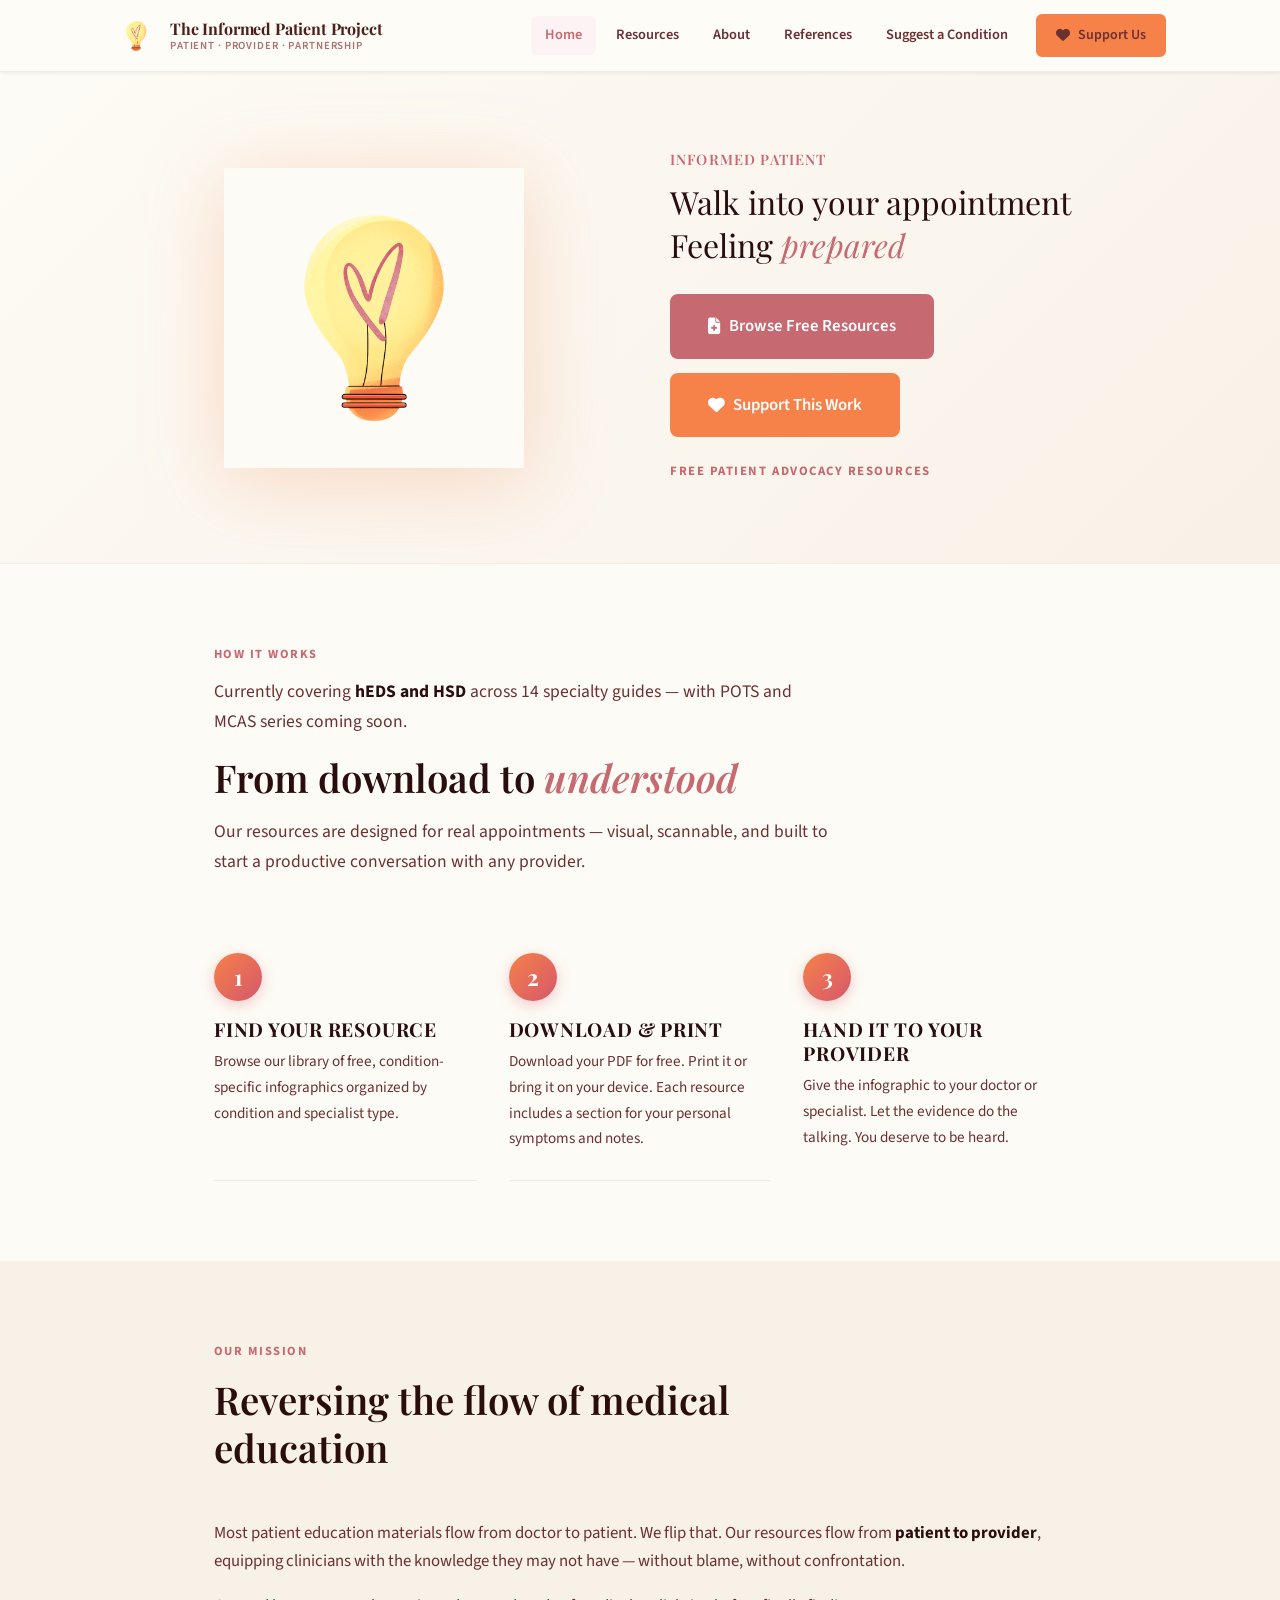
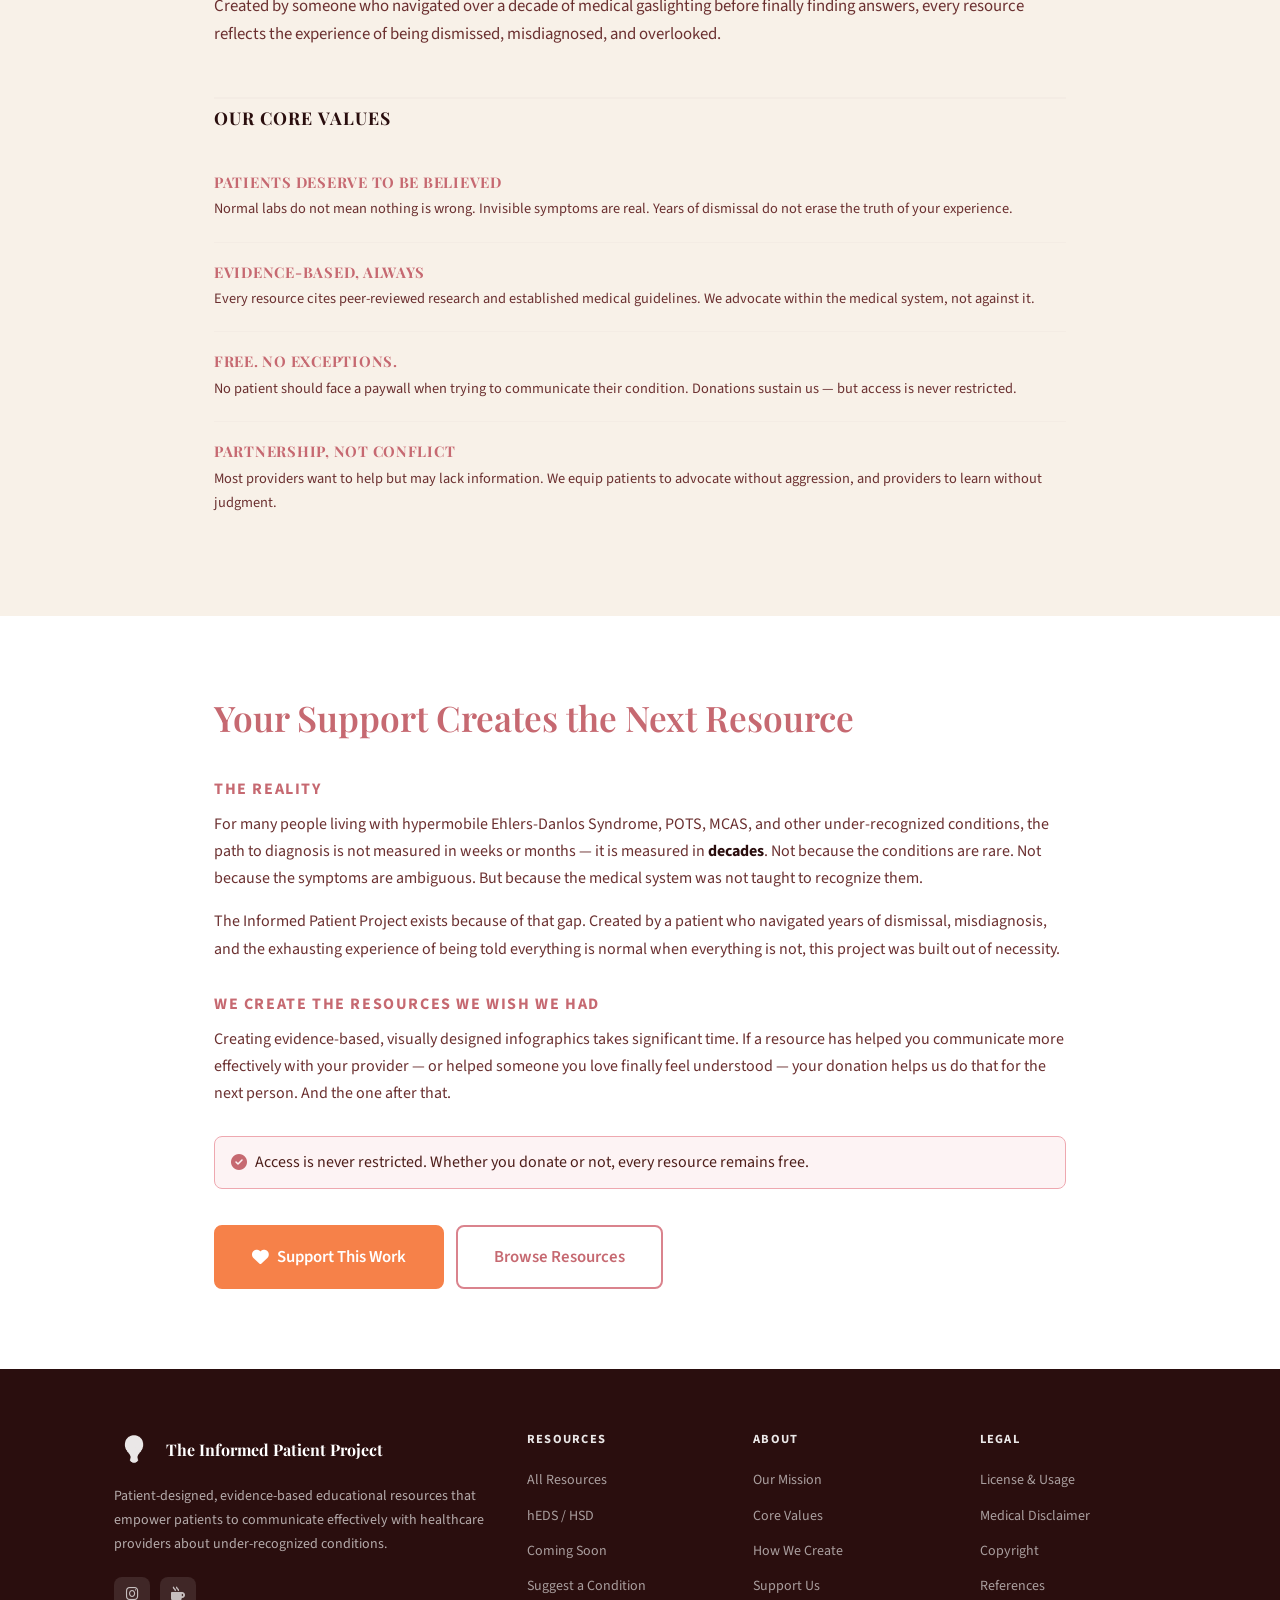
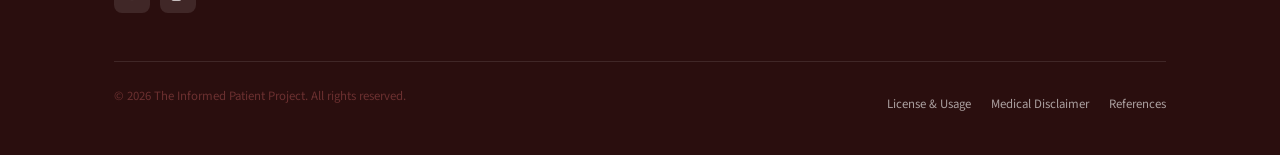
==== index.html @ 8e25540c "Update index.html" ====
<!DOCTYPE html>
<html lang="en">
<head>
  <meta charset="UTF-8">
  <meta name="viewport" content="width=device-width, initial-scale=1.0">
  <meta name="description" content="The Informed Patient Project creates free, patient-designed educational infographics that help patients with under-recognized conditions communicate effectively with their healthcare providers.">
  <title>The Informed Patient Project — Bridging the Gap Between Patients &amp; Providers</title>
  <link rel="icon" type="image/png" href="assets/images/logo.png">
  <link rel="stylesheet" href="assets/css/style.css">
  <link rel="stylesheet" href="https://cdnjs.cloudflare.com/ajax/libs/font-awesome/6.5.0/css/all.min.css">
  <style>
  .hero-logo-large {
    background-color: #fdfbf5;
    padding: 0px;
    border-radius: 0px;
  }
</style>
 <head>
  <meta charset="UTF-8">
  <meta name="viewport" content="width=device-width, initial-scale=1.0">
  <meta name="description" content="The Informed Patient Project creates free, patient-designed educational infographics...">
  <title>The Informed Patient Project — Bridging the Gap Between Patients &amp; Providers</title>
  <link rel="icon" type="image/png" href="assets/images/logo.png">
  <link rel="stylesheet" href="assets/css/style.css">
  <link rel="stylesheet" href="https://cdnjs.cloudflare.com/ajax/libs/font-awesome/6.5.0/css/all.min.css">
  </head>
<body>

  <a href="#main" class="skip-link">Skip to main content</a>

  <!-- ── Navigation ─────────────────────────────────────── -->
  <nav class="nav" aria-label="Main navigation">
    <div class="nav-inner">
      <a href="index.html" class="nav-logo" aria-label="The Informed Patient Project — Home">
        <img src="assets/images/logo.png" alt="Informed Patient Project logo — lightbulb with a heart">
        <div class="nav-logo-text">
          <span class="nav-logo-title">The Informed Patient Project</span>
          <span class="nav-logo-sub">Patient · Provider · Partnership</span>
        </div>
      </a>
      <button class="nav-toggle" id="navToggle" aria-label="Toggle navigation" aria-expanded="false">
        <span></span><span></span><span></span>
      </button>
      <div class="nav-links" id="navLinks" role="list">
        <a href="index.html" role="listitem">Home</a>
        <a href="resources.html" role="listitem">Resources</a>
        <a href="about.html" role="listitem">About</a>
        <a href="/references.html">References</a>
        <a href="suggest.html" role="listitem">Suggest a Condition</a>
        <a href="support.html" class="btn btn-warm btn-sm" role="listitem">
          <i class="fa-solid fa-heart"></i> Support Us
        </a>
      </div>
    </div>
  </nav>

  <main id="main">

    <!-- ── Hero ─────────────────────────────────────────── -->
    <section class="hero-ref" aria-labelledby="hero-heading">
      <div class="container">
        <div class="hero-ref-inner">

          <div class="hero-ref-visual" aria-hidden="true">
            <img src="assets/images/logo.png" alt="Informed Patient Project — lightbulb with a heart filament" class="hero-logo-large">
          </div>

          <div class="hero-ref-content">
            <span class="hero-brand-name">Informed Patient</span>
            <h1 id="hero-heading">
              Walk into your appointment<br>
              Feeling <em>prepared</em>
            </h1>
            <div class="hero-ref-btns">
              <a href="resources.html" class="btn btn-primary btn-lg">
                <i class="fa-solid fa-file-medical"></i> Browse Free Resources
              </a>
              <a href="support.html" class="btn btn-warm btn-lg">
                <i class="fa-solid fa-heart"></i> Support This Work
              </a>
            </div>
            <p class="hero-tagline">Free Patient Advocacy Resources</p>
          </div>

        </div>
      </div>
    </section>

    <!-- ── How It Works ──────────────────────────────────── -->
    <section class="section section-steps" aria-labelledby="how-heading">
      <div class="container container-narrow">
        <div class="section-header-left">
          <span class="eyebrow">How It Works</span>
          <p class="conditions-overview">Currently covering <strong>hEDS and HSD</strong> across 14 specialty guides — with POTS and MCAS series coming soon.</p>
<h2 id="how-heading">From download to <em class="em-rose">understood</em></h2>
          <p>Our resources are designed for real appointments — visual, scannable, and built to start a productive conversation with any provider.</p>
        </div>
        <ol class="steps-list">
          <li class="step-list-item reveal">
            <div class="step-list-number">1</div>
            <div class="step-list-body">
              <h3>Find Your Resource</h3>
              <p>Browse our library of free, condition-specific infographics organized by condition and specialist type.</p>
            </div>
          </li>
          <li class="step-list-item reveal">
            <div class="step-list-number">2</div>
            <div class="step-list-body">
              <h3>Download &amp; Print</h3>
              <p>Download your PDF for free. Print it or bring it on your device. Each resource includes a section for your personal symptoms and notes.</p>
            </div>
          </li>
          <li class="step-list-item reveal">
            <div class="step-list-number">3</div>
            <div class="step-list-body">
              <h3>Hand It to Your Provider</h3>
              <p>Give the infographic to your doctor or specialist. Let the evidence do the talking. You deserve to be heard.</p>
            </div>
          </li>
        </ol>
      </div>
    </section>

    <!-- ── Mission + Core Values ─────────────────────────── -->
    <section class="section section-alt" aria-labelledby="mission-heading">
      <div class="container container-narrow">

        <div class="section-header-left">
          <span class="eyebrow">Our Mission</span>
          <h2 id="mission-heading">Reversing the flow of medical education</h2>
        </div>

        <div class="mission-text reveal">
          <p>Most patient education materials flow from doctor to patient. We flip that. Our resources flow from <strong>patient to provider</strong>, equipping clinicians with the knowledge they may not have — without blame, without confrontation.</p>
          <p>Created by someone who navigated over a decade of medical gaslighting before finally finding answers, every resource reflects the experience of being dismissed, misdiagnosed, and overlooked.</p>
        </div>

        <div class="values-compact" aria-labelledby="values-heading">
          <h3 id="values-heading" class="values-compact-heading">Our Core Values</h3>
          <div class="values-compact-grid">
            <div class="value-compact-item reveal">
              <h4>Patients deserve to be believed</h4>
              <p>Normal labs do not mean nothing is wrong. Invisible symptoms are real. Years of dismissal do not erase the truth of your experience.</p>
            </div>
            <div class="value-compact-item reveal">
              <h4>Evidence-based, always</h4>
              <p>Every resource cites peer-reviewed research and established medical guidelines. We advocate within the medical system, not against it.</p>
            </div>
            <div class="value-compact-item reveal">
              <h4>Free. No exceptions.</h4>
              <p>No patient should face a paywall when trying to communicate their condition. Donations sustain us — but access is never restricted.</p>
            </div>
            <div class="value-compact-item reveal">
              <h4>Partnership, not conflict</h4>
              <p>Most providers want to help but may lack information. We equip patients to advocate without aggression, and providers to learn without judgment.</p>
            </div>
          </div>
        </div>

      </div>
    </section>

    <!-- ── Support / Why We Ask ──────────────────────────── -->
    <section class="section support-callout" aria-labelledby="support-heading">
      <div class="container container-narrow">
        <h2 id="support-heading" class="support-callout-heading">Your Support Creates the Next Resource</h2>

        <div class="support-callout-body reveal">
          <p class="support-label">The Reality</p>
          <p>For many people living with hypermobile Ehlers-Danlos Syndrome, POTS, MCAS, and other under-recognized conditions, the path to diagnosis is not measured in weeks or months — it is measured in <strong>decades</strong>. Not because the conditions are rare. Not because the symptoms are ambiguous. But because the medical system was not taught to recognize them.</p>

          <p>The Informed Patient Project exists because of that gap. Created by a patient who navigated years of dismissal, misdiagnosis, and the exhausting experience of being told everything is normal when everything is not, this project was built out of necessity.</p>

          <p class="support-label">We Create the Resources We Wish We Had</p>
          <p>Creating evidence-based, visually designed infographics takes significant time. If a resource has helped you communicate more effectively with your provider — or helped someone you love finally feel understood — your donation helps us do that for the next person. And the one after that.</p>

          <p class="support-note"><i class="fa-solid fa-circle-check" style="color:#c66971"></i> Access is never restricted. Whether you donate or not, every resource remains free.</p>
        </div>

        <div class="support-callout-btns reveal">
          <a href="support.html" class="btn btn-warm btn-lg">
            <i class="fa-solid fa-heart"></i> Support This Work
          </a>
          <a href="resources.html" class="btn btn-secondary btn-lg">
            Browse Resources
          </a>
        </div>
      </div>
    </section>

  <!-- ── Footer ─────────────────────────────────────────── -->
  <footer class="footer" aria-label="Site footer">
    <div class="container">
      <div class="footer-grid">
        <div class="footer-brand">
          <div class="footer-logo">
            <img src="assets/images/logo.png" alt="Informed Patient Project logo">
            <span class="footer-logo-text">The Informed Patient Project</span>
          </div>
          <p>Patient-designed, evidence-based educational resources that empower patients to communicate effectively with healthcare providers about under-recognized conditions.</p>
          <div class="footer-social">
            <a href="https://instagram.com/theinformedpatientproject" target="_blank" rel="noopener noreferrer" aria-label="Instagram">
              <i class="fa-brands fa-instagram"></i>
            </a>
            <a href="https://ko-fi.com/informedpatientproject" target="_blank" rel="noopener noreferrer" aria-label="Ko-fi">
              <i class="fa-solid fa-mug-hot"></i>
            </a>
          </div>
        </div>
        <div class="footer-col">
          <h5>Resources</h5>
          <ul>
            <li><a href="resources.html">All Resources</a></li>
            <li><a href="resources.html#heds">hEDS / HSD</a></li>
            <li><a href="resources.html#coming-soon">Coming Soon</a></li>
            <li><a href="suggest.html">Suggest a Condition</a></li>
          </ul>
        </div>
        <div class="footer-col">
          <h5>About</h5>
          <ul>
            <li><a href="about.html">Our Mission</a></li>
            <li><a href="about.html#values">Core Values</a></li>
            <li><a href="about.html#how-we-create">How We Create</a></li>
            <li><a href="support.html">Support Us</a></li>
          </ul>
        </div>
        <div class="footer-col">
          <h5>Legal</h5>
          <ul>
            <li><a href="license.html">License &amp; Usage</a></li>
            <li><a href="license.html#disclaimer">Medical Disclaimer</a></li>
            <li><a href="license.html#copyright">Copyright</a></li>
          <li><a href="references.html">References</a></li>
          </ul>
        </div>
      </div>
      <div class="footer-bottom">
        <p>© 2026 The Informed Patient Project. All rights reserved.</p>
        <div class="footer-bottom-links">
          <a href="license.html">License &amp; Usage</a>
          <a href="license.html#disclaimer">Medical Disclaimer</a>
        <a href="references.html">References</a>
        </div>
      </div>
    </div>
  </footer>

  <!-- ── Download Modal ───────────────────────────────────── -->
  <div class="modal-overlay" id="downloadModal" role="dialog" aria-modal="true" aria-labelledby="modalTitle">
    <div class="modal">
      <div class="modal-header">
        <button class="modal-close" id="modalClose" aria-label="Close">
          <i class="fa-solid fa-xmark"></i>
        </button>
        <h3 id="modalTitle">Your download is ready 💛</h3>
        <p>This resource is free — always. If it helps you, consider supporting the creation of more.</p>
      </div>
      <div class="modal-body">
        <div class="modal-doc-name">
          <i class="fa-solid fa-file-pdf"></i>
          <span id="modalDocName">Resource</span>
        </div>

        <p style="font-size:0.875rem; color:var(--text-medium); margin-bottom:14px;">
          Support this work through any of these platforms:
        </p>

        <div class="modal-donate-options">
          <a href="https://ko-fi.com/informedpatientproject"
             data-base-href="https://ko-fi.com/informedpatientproject"
             class="modal-donate-btn"
             target="_blank" rel="noopener noreferrer">
            <div class="platform-icon kofi"><i class="fa-solid fa-mug-hot"></i></div>
            <div>
              <strong>Ko-fi</strong>
              <span style="display:block; font-size:0.78rem; font-weight:400; color:var(--text-light)">Buy me a coffee — one-time or monthly</span>
            </div>
            <i class="fa-solid fa-arrow-up-right-from-square" style="margin-left:auto; font-size:0.75rem; color:var(--text-light)"></i>
          </a>

          <a href="https://www.paypal.com/ncp/payment/TZT53T7SFB4X4"
             data-base-href="https://www.paypal.com/ncp/payment/TZT53T7SFB4X4"
             class="modal-donate-btn"
             target="_blank" rel="noopener noreferrer">
            <div class="platform-icon paypal">PP</div>
            <div>
              <strong>PayPal</strong>
              <span style="display:block; font-size:0.78rem; font-weight:400; color:var(--text-light)">Quick, secure one-time donation</span>
            </div>
            <i class="fa-solid fa-arrow-up-right-from-square" style="margin-left:auto; font-size:0.75rem; color:var(--text-light)"></i>
          </a>
        </div>

        <div class="modal-divider">or</div>

        <button class="modal-skip" id="modalSkipBtn">
          Download without donating →
        </button>

        <p class="modal-license-note">
          By downloading, you agree to our <a href="license.html">usage license</a>.
          For personal use only. Not for reproduction, resale, or modification.
        </p>
      </div>
    </div>
  </div>

  <script>
    document.getElementById('year').textContent = new Date().getFullYear();
  </script>
  <script src="assets/js/main.js"></script>
</body>
</html>
---- assets/css/style.css ----
/* ============================================================
   THE INFORMED PATIENT PROJECT — Main Stylesheet
   Color System: Warm Rose · Gold · Orange — all from logo
   ============================================================ */

/* ── Google Fonts ─────────────────────────────────────────── */
@import url('https://fonts.googleapis.com/css2?family=Playfair+Display:ital,wght@0,400;0,600;0,700;1,400&family=Lato:wght@300;400;700&family=Source+Sans+3:wght@300;400;600&display=swap');

/* ── CSS Custom Properties ────────────────────────────────── */
:root {
  /* Dark anchor — deep warm maroon-brown (hero, footer, stats) */
  --teal-900: #2a0e0e;
  --teal-700: #4d1e1a;
  --teal-500: #c66971;   /* rose — primary interactive */
  --teal-400: #da838d;   /* rose mid */
  --teal-200: #f0bfc4;
  --teal-100: #fbe8ea;
  --teal-50:  #fdf3f4;

  /* Rose/Coral scale (logo heart — primary brand) */
  --blue-700: #c66971;
  --blue-500: #d5586b;
  --blue-200: #eea8b0;
  --blue-100: #fbe8ea;
  --blue-50:  #fdf3f4;

  /* Gold / Orange (logo bulb & base) */
  --amber:       #f68149;   /* warm orange — bold CTA */
  --amber-light: #ffde80;   /* bright gold glow */
  --coral:       #d5586b;   /* rose — secondary accent */
  --coral-light: #db949a;   /* soft rose */

  /* Neutrals — warm gold-tinted */
  --cream:       #fdfbf5;
  --warm-gray:   #f8f1e8;
  --border:      #ecddd4;
  --border-soft: #f4ece4;

  /* Text — warm deep burgundy-brown */
  --text-dark:   #2a0e0e;
  --text-medium: #6b3030;
  --text-light:  #a87070;
  --text-white:  #ffffff;

  /* Typography */
  --font-heading: 'Playfair Display', Georgia, serif;
  --font-body:    'Source Sans 3', 'Lato', system-ui, sans-serif;

  /* Spacing */
  --nav-height: 72px;
  --section-pad: 80px;
  --card-radius: 14px;
  --btn-radius:  8px;

  /* Shadows — warm rose-tinted */
  --shadow-sm: 0 1px 4px rgba(42,14,14,0.08);
  --shadow-md: 0 4px 16px rgba(42,14,14,0.11);
  --shadow-lg: 0 8px 32px rgba(42,14,14,0.16);

  /* Transitions */
  --trans: 0.2s ease;
}

/* ── Reset & Base ─────────────────────────────────────────── */
*, *::before, *::after { box-sizing: border-box; margin: 0; padding: 0; }

html { scroll-behavior: smooth; font-size: 16px; }

body {
  font-family: var(--font-body);
  background: var(--cream);
  color: var(--text-dark);
  line-height: 1.7;
  -webkit-font-smoothing: antialiased;
}

img { max-width: 100%; display: block; }
a  { color: var(--teal-500); text-decoration: none; transition: color var(--trans); }
a:hover { color: var(--teal-700); }

ul, ol { list-style: none; }

/* ── Typography ───────────────────────────────────────────── */
h1, h2, h3, h4 {
  font-family: var(--font-heading);
  color: var(--text-dark);
  line-height: 1.25;
}
h1 { font-size: clamp(2rem, 5vw, 3.2rem); font-weight: 700; }
h2 { font-size: clamp(1.6rem, 3.5vw, 2.4rem); font-weight: 600; }
h3 { font-size: clamp(1.2rem, 2.5vw, 1.6rem); font-weight: 600; }
h4 { font-size: 1.1rem; font-weight: 600; }

p { margin-bottom: 1rem; color: var(--text-medium); }
p:last-child { margin-bottom: 0; }

strong { color: var(--text-dark); font-weight: 700; }

/* ── Layout Helpers ───────────────────────────────────────── */
.container {
  max-width: 1100px;
  margin: 0 auto;
  padding: 0 24px;
}

.section { padding: var(--section-pad) 0; }
.section-alt { background: var(--warm-gray); }
.section-teal { background: #fff8f4; }

.section-header {
  text-align: center;
  max-width: 640px;
  margin: 0 auto 48px;
}
.section-header p { font-size: 1.1rem; }

.grid-2 { display: grid; grid-template-columns: 1fr 1fr; gap: 32px; }
.grid-3 { display: grid; grid-template-columns: repeat(3, 1fr); gap: 28px; }
.grid-4 { display: grid; grid-template-columns: repeat(4, 1fr); gap: 24px; }

/* ── Eyebrow Labels ───────────────────────────────────────── */
.eyebrow {
  display: inline-block;
  font-size: 0.78rem;
  font-weight: 700;
  letter-spacing: 0.12em;
  text-transform: uppercase;
  color: #c66971;
  margin-bottom: 12px;
}
.eyebrow-coral { color: var(--coral); }

/* ── Buttons ──────────────────────────────────────────────── */
.btn {
  display: inline-flex;
  align-items: center;
  gap: 8px;
  padding: 13px 28px;
  border-radius: var(--btn-radius);
  font-family: var(--font-body);
  font-size: 0.95rem;
  font-weight: 600;
  cursor: pointer;
  border: 2px solid transparent;
  transition: all var(--trans);
  text-decoration: none;
  white-space: nowrap;
}

.btn-primary {
  background: #c66971;
  color: var(--text-white);
  border-color: #c66971;
}
.btn-primary:hover {
  background: #b05560;
  border-color: #b05560;
  color: var(--text-white);
  transform: translateY(-1px);
  box-shadow: var(--shadow-md);
}

.btn-secondary {
  background: transparent;
  color: #c66971;
  border-color: #da838d;
}
.btn-secondary:hover {
  background: #fdf3f4;
  color: #b05560;
  border-color: #c66971;
}

.btn-warm {
  background: #f68149;
  color: var(--text-white);
  border-color: #f68149;
}
.btn-warm:hover {
  background: #e06a30;
  border-color: #e06a30;
  color: var(--text-white);
  transform: translateY(-1px);
  box-shadow: var(--shadow-md);
}

.btn-coral {
  background: var(--coral);
  color: var(--text-white);
  border-color: var(--coral);
}
.btn-coral:hover {
  background: #b06870;
  border-color: #b06870;
  color: var(--text-white);
  transform: translateY(-1px);
}

.btn-ghost {
  background: transparent;
  color: var(--text-white);
  border-color: rgba(255,255,255,0.6);
}
.btn-ghost:hover {
  background: rgba(255,255,255,0.15);
  border-color: white;
  color: white;
}

.btn-outline-white {
  background: white;
  color: var(--teal-700);
  border-color: white;
}
.btn-outline-white:hover {
  background: var(--teal-50);
  color: var(--teal-900);
}

.btn-sm { padding: 9px 18px; font-size: 0.875rem; }
.btn-lg { padding: 16px 36px; font-size: 1.05rem; }

/* ── Navigation ───────────────────────────────────────────── */
.nav {
  position: sticky;
  top: 0;
  z-index: 100;
  background: rgba(253, 252, 247, 0.96);
  backdrop-filter: blur(12px);
  border-bottom: 1px solid var(--border-soft);
  box-shadow: var(--shadow-sm);
  height: var(--nav-height);
}

.nav-inner {
  display: flex;
  align-items: center;
  justify-content: space-between;
  height: 100%;
  max-width: 1100px;
  margin: 0 auto;
  padding: 0 24px;
}

.nav-logo {
  display: flex;
  align-items: center;
  gap: 12px;
  text-decoration: none;
}
.nav-logo img {
  height: 44px;
  width: auto;
}
.nav-logo-text {
  display: flex;
  flex-direction: column;
  line-height: 1.2;
}
.nav-logo-title {
  font-family: var(--font-heading);
  font-size: 1rem;
  font-weight: 700;
  color: #4d1e1a;
  letter-spacing: -0.01em;
}
.nav-logo-sub {
  font-size: 0.68rem;
  font-weight: 600;
  letter-spacing: 0.08em;
  text-transform: uppercase;
  color: var(--text-light);
}

.nav-links {
  display: flex;
  align-items: center;
  gap: 6px;
}
.nav-links a {
  padding: 7px 14px;
  border-radius: 6px;
  font-size: 0.9rem;
  font-weight: 600;
  color: var(--text-medium);
  transition: all var(--trans);
}
.nav-links a:hover,
.nav-links a.active {
  color: #c66971;
  background: #fdf3f4;
}
.nav-links .btn {
  margin-left: 8px;
  padding: 8px 18px;
  font-size: 0.875rem;
}

.nav-toggle {
  display: none;
  flex-direction: column;
  gap: 5px;
  cursor: pointer;
  padding: 6px;
  border: none;
  background: none;
}
.nav-toggle span {
  display: block;
  width: 24px;
  height: 2px;
  background: var(--text-dark);
  border-radius: 2px;
  transition: all var(--trans);
}

/* ── Hero ─────────────────────────────────────────────────── */
.hero {
  background: linear-gradient(135deg, #2a0e0e 0%, #4d1e1a 45%, #7a2e28 100%);
  position: relative;
  overflow: hidden;
  padding: 100px 0 90px;
  color: white;
}

.hero::before {
  content: '';
  position: absolute;
  inset: 0;
  background:
    radial-gradient(ellipse at 78% 18%, rgba(255,222,128,0.30) 0%, transparent 52%),
    radial-gradient(ellipse at 15% 78%, rgba(246,129,73,0.18) 0%, transparent 50%);
  pointer-events: none;
}

.hero-inner {
  position: relative;
  z-index: 1;
  display: grid;
  grid-template-columns: 1fr 1fr;
  gap: 60px;
  align-items: center;
  max-width: 1100px;
  margin: 0 auto;
  padding: 0 24px;
}

.hero-content .eyebrow { color: var(--amber-light); }

.hero-content h1 {
  color: white;
  margin-bottom: 20px;
}
.hero-content h1 em {
  font-style: italic;
  color: var(--amber-light);
}

.hero-content p {
  color: rgba(255,255,255,0.88);
  font-size: 1.15rem;
  margin-bottom: 32px;
}

.hero-btns {
  display: flex;
  gap: 14px;
  flex-wrap: wrap;
}

.hero-visual {
  display: flex;
  justify-content: center;
  align-items: center;
}

.hero-card {
  background: rgba(255,255,255,0.1);
  backdrop-filter: blur(16px);
  border: 1px solid rgba(255,255,255,0.2);
  border-radius: 18px;
  padding: 32px;
  max-width: 340px;
  width: 100%;
}

.hero-card-stat {
  display: flex;
  align-items: baseline;
  gap: 8px;
  margin-bottom: 8px;
}
.hero-card-stat .big-num {
  font-family: var(--font-heading);
  font-size: 3.5rem;
  font-weight: 700;
  color: var(--amber-light);
  line-height: 1;
}
.hero-card-stat .unit {
  font-size: 1.4rem;
  color: rgba(255,255,255,0.7);
}
.hero-card p {
  color: rgba(255,255,255,0.85);
  font-size: 0.95rem;
  margin-bottom: 20px;
}
.hero-card-divider {
  border: none;
  border-top: 1px solid rgba(255,255,255,0.2);
  margin: 20px 0;
}

.hero-card-row {
  display: flex;
  align-items: center;
  gap: 10px;
  margin-bottom: 10px;
}
.hero-card-row:last-child { margin-bottom: 0; }
.hero-card-icon {
  width: 32px;
  height: 32px;
  border-radius: 50%;
  background: rgba(255,255,255,0.15);
  display: flex;
  align-items: center;
  justify-content: center;
  font-size: 0.9rem;
  flex-shrink: 0;
}
.hero-card-row span {
  color: rgba(255,255,255,0.85);
  font-size: 0.875rem;
}

/* ── Page Hero (inner pages) ──────────────────────────────── */
.page-hero {
  background: #f8f1e8;
  padding: 60px 0 56px;
  text-align: center;
  position: relative;
  overflow: hidden;
}
.page-hero::before {
  content: '';
  position: absolute;
  inset: 0;
  background: radial-gradient(ellipse at 70% 30%, rgba(255,222,128,0.28) 0%, transparent 60%);
  pointer-events: none;
}
.page-hero .container { position: relative; z-index: 1; }
.page-hero h1 { color: #d5586b; margin-bottom: 14px; }
.page-hero p  { color: #d5586b; font-size: 1.1rem; max-width: 580px; margin: 0 auto; }
.page-hero .eyebrow { color: #f68149 !important; }

.page-hero h1 { 
  color: #d5586b; 
  margin-bottom: 14px; 
}

.page-hero p { 
  color: #d5586b; 
  font-size: 1.1rem; 
  max-width: 580px; 
  margin: 0 auto; 
}

.page-hero .eyebrow {
  color: #f68149 !important;
}
/* ── Cards ────────────────────────────────────────────────── */
.card {
  background: white;
  border-radius: var(--card-radius);
  box-shadow: var(--shadow-sm);
  border: 1px solid var(--border-soft);
  overflow: hidden;
  transition: transform var(--trans), box-shadow var(--trans);
}
.card:hover {
  transform: translateY(-3px);
  box-shadow: var(--shadow-md);
}

.card-body { padding: 28px; }
.card-footer {
  padding: 16px 28px;
  background: var(--warm-gray);
  border-top: 1px solid var(--border-soft);
}

/* ── PDF Resource Cards ───────────────────────────────────── */
.resource-card {
  background: white;
  border-radius: var(--card-radius);
  box-shadow: var(--shadow-sm);
  border: 1px solid var(--border-soft);
  border-top: 4px solid #d5586b;
  overflow: hidden;
  transition: transform var(--trans), box-shadow var(--trans);
  display: flex;
  flex-direction: column;
}
.resource-card:hover {
  transform: translateY(-3px);
  box-shadow: var(--shadow-md);
}
.resource-card.coral-top { border-top-color: var(--coral); }
.resource-card.amber-top { border-top-color: var(--amber); }
.resource-card.blue-top  { border-top-color: var(--blue-500); }

.resource-card-body { padding: 24px; flex: 1; }
.resource-card-footer { padding: 16px 24px; background: var(--warm-gray); border-top: 1px solid var(--border-soft); }

.resource-tags {
  display: flex;
  gap: 6px;
  flex-wrap: wrap;
  margin-bottom: 12px;
}
.tag {
  display: inline-block;
  padding: 3px 10px;
  border-radius: 20px;
  font-size: 0.72rem;
  font-weight: 700;
  letter-spacing: 0.05em;
  text-transform: uppercase;
}
.tag-teal    { background: #fbe8ea; color: #b05560; }
.tag-coral   { background: #fce8ea; color: #9d4f57; }
.tag-amber   { background: #fdf2d8; color: #8c6010; }
.tag-blue    { background: var(--blue-100); color: var(--blue-700); }
.tag-gray    { background: var(--warm-gray); color: var(--text-medium); }

.resource-card h3 { font-size: 1.15rem; margin-bottom: 8px; }
.resource-card p  { font-size: 0.9rem; color: var(--text-medium); }

.resource-audience {
  display: flex;
  align-items: center;
  gap: 6px;
  font-size: 0.82rem;
  color: var(--text-light);
  margin-top: 12px;
}
.resource-audience i { color: var(--teal-400); }

.resource-card-footer {
  display: flex;
  align-items: center;
  justify-content: space-between;
}
.download-btn {
  display: inline-flex;
  align-items: center;
  gap: 6px;
  padding: 8px 18px;
  background: #d5586b;
  color: white;
  border-radius: 6px;
  font-size: 0.875rem;
  font-weight: 600;
  cursor: pointer;
  border: none;
  transition: all var(--trans);
}
.download-btn:hover {
  background: #c04458;
  color: white;
  transform: translateY(-1px);
}
.download-btn i { font-size: 0.9rem; }

.free-badge {
  font-size: 0.78rem;
  font-weight: 700;
  color: #c66971;
  display: flex;
  align-items: center;
  gap: 4px;
}

/* ── How It Works ─────────────────────────────────────────── */
.step-card {
  text-align: center;
  padding: 36px 28px;
  background: white;
  border-radius: var(--card-radius);
  box-shadow: var(--shadow-sm);
  border: 1px solid var(--border-soft);
  position: relative;
}

.step-number {
  display: inline-flex;
  align-items: center;
  justify-content: center;
  width: 56px;
  height: 56px;
  border-radius: 50%;
  background: linear-gradient(135deg, #f68149, #d5586b);
  color: white;
  font-family: var(--font-heading);
  font-size: 1.4rem;
  font-weight: 700;
  margin: 0 auto 20px;
  box-shadow: 0 4px 14px rgba(213,88,107,0.36);
}

.step-card h3 { margin-bottom: 10px; }
.step-card p  { font-size: 0.925rem; }

/* ── Values ───────────────────────────────────────────────── */
.value-item {
  display: flex;
  gap: 18px;
  align-items: flex-start;
  padding: 24px;
  background: white;
  border-radius: var(--card-radius);
  border: 1px solid var(--border-soft);
  box-shadow: var(--shadow-sm);
}
.value-icon {
  width: 48px;
  height: 48px;
  border-radius: 12px;
  background: #fdf3f4;
  display: flex;
  align-items: center;
  justify-content: center;
  font-size: 1.3rem;
  flex-shrink: 0;
}
.value-icon.amber { background: #fff8f0; }
.value-icon.coral { background: #fce8ea; }
.value-icon.blue  { background: #fdf3f4; }

.value-item h4 { margin-bottom: 4px; }
.value-item p  { font-size: 0.9rem; margin: 0; }

/* ── CTA Banner ───────────────────────────────────────────── */
.cta-banner {
  background: linear-gradient(135deg, #2a0e0e 0%, #6b2830 100%);
  padding: 72px 0;
  text-align: center;
  position: relative;
  overflow: hidden;
}
.cta-banner::before {
  content: '';
  position: absolute;
  inset: 0;
  background: radial-gradient(ellipse at 30% 50%, rgba(255,222,128,0.24) 0%, transparent 60%);
  pointer-events: none;
}
.cta-banner .container { position: relative; z-index: 1; }
.cta-banner h2 { color: white; margin-bottom: 14px; }
.cta-banner p  { color: rgba(255,255,255,0.85); font-size: 1.1rem; margin-bottom: 32px; max-width: 560px; margin-left: auto; margin-right: auto; }
.cta-btns { display: flex; gap: 14px; justify-content: center; flex-wrap: wrap; }

/* ── Donation Section ─────────────────────────────────────── */
.donate-grid {
  display: grid;
  grid-template-columns: repeat(3, 1fr);
  gap: 24px;
  margin-bottom: 40px;
}

.donate-card {
  background: white;
  border-radius: var(--card-radius);
  padding: 32px 24px;
  text-align: center;
  border: 2px solid var(--border-soft);
  box-shadow: var(--shadow-sm);
  transition: all var(--trans);
}
.donate-card:hover {
  border-color: #d5586b;
  box-shadow: var(--shadow-md);
  transform: translateY(-3px);
}
.donate-card.featured {
  border-color: #d5586b;
  background: #fdf3f4;
}

.donate-icon {
  width: 60px;
  height: 60px;
  border-radius: 50%;
  margin: 0 auto 18px;
  display: flex;
  align-items: center;
  justify-content: center;
  font-size: 1.5rem;
}
.donate-icon.teal  { background: var(--teal-100); }
.donate-icon.amber { background: #fdf2d8; }
.donate-icon.coral { background: #fce8ea; }

.donate-card h3 { font-size: 1.2rem; margin-bottom: 8px; }
.donate-card p  { font-size: 0.9rem; color: var(--text-medium); margin-bottom: 20px; }
.donate-card .btn { width: 100%; justify-content: center; }

/* ── Forms ────────────────────────────────────────────────── */
.form-section { max-width: 680px; margin: 0 auto; }

.form-group { margin-bottom: 22px; }
.form-row    { display: grid; grid-template-columns: 1fr 1fr; gap: 20px; }

label {
  display: block;
  font-weight: 600;
  font-size: 0.9rem;
  color: var(--text-dark);
  margin-bottom: 6px;
}
label .req { color: var(--coral); margin-left: 2px; }
label .opt { color: var(--text-light); font-weight: 400; font-size: 0.82rem; margin-left: 4px; }

input[type="text"],
input[type="email"],
select,
textarea {
  width: 100%;
  padding: 12px 16px;
  border: 1.5px solid var(--border);
  border-radius: 8px;
  font-family: var(--font-body);
  font-size: 0.95rem;
  color: var(--text-dark);
  background: white;
  transition: border-color var(--trans), box-shadow var(--trans);
  outline: none;
}
input:focus, select:focus, textarea:focus {
  border-color: #d5586b;
  box-shadow: 0 0 0 3px rgba(213,88,107,0.14);
}
textarea { resize: vertical; min-height: 120px; }
.form-hint { font-size: 0.82rem; color: var(--text-light); margin-top: 5px; }

.form-card {
  background: white;
  border-radius: var(--card-radius);
  padding: 40px;
  box-shadow: var(--shadow-md);
  border: 1px solid var(--border-soft);
}

.form-success {
  display: none;
  text-align: center;
  padding: 40px;
}
.form-success .success-icon {
  font-size: 3rem;
  margin-bottom: 16px;
  color: var(--teal-500);
}

/* ── Checkbox & Radio ─────────────────────────────────────── */
.check-group {
  display: flex;
  flex-direction: column;
  gap: 10px;
}
.check-item {
  display: flex;
  align-items: center;
  gap: 10px;
  cursor: pointer;
  font-size: 0.9rem;
  color: var(--text-medium);
}
.check-item input[type="checkbox"],
.check-item input[type="radio"] {
  width: auto;
  accent-color: var(--amber);
  width: 16px;
  height: 16px;
  cursor: pointer;
}

/* ── Condition Suggestion Form ────────────────────────────── */
.condition-card {
  background: var(--teal-50);
  border: 1px solid var(--teal-200);
  border-radius: var(--card-radius);
  padding: 20px 24px;
  margin-bottom: 16px;
}
.condition-card h4 { color: var(--teal-700); margin-bottom: 4px; }
.condition-card p  { font-size: 0.875rem; margin: 0; }

/* ── Info Boxes ───────────────────────────────────────────── */
.info-box {
  border-radius: 10px;
  padding: 18px 22px;
  display: flex;
  gap: 14px;
  align-items: flex-start;
}
.info-box i { font-size: 1.1rem; margin-top: 2px; flex-shrink: 0; }
.info-box p { font-size: 0.9rem; margin: 0; }
.info-box.teal  { background: #fdf3f4; border: 1px solid #eea8b0; color: #4d1e1a; }
.info-box.amber { background: #fff8f0; border: 1px solid #fecba0; color: #7a3a18; }
.info-box.coral { background: #fce8ea; border: 1px solid #e8b0b6; color: #7a3840; }
.info-box.teal  i { color: #d5586b; }
.info-box.amber i { color: #f68149; }
.info-box.coral i { color: #c66971; }

/* ── Stats Strip ──────────────────────────────────────────── */
.stats-strip {
  background: #2a0e0e;
  padding: 48px 0;
}
.stats-grid {
  display: grid;
  grid-template-columns: repeat(4, 1fr);
  gap: 24px;
  text-align: center;
}
.stat-item {}
.stat-num {
  font-family: var(--font-heading);
  font-size: 2.6rem;
  font-weight: 700;
  color: var(--amber-light);
  display: block;
  line-height: 1;
  margin-bottom: 6px;
}
.stat-label {
  font-size: 0.875rem;
  color: rgba(255,255,255,0.75);
  font-weight: 300;
}

/* ── Mission Blurb ────────────────────────────────────────── */
.mission-block {
  display: grid;
  grid-template-columns: 1fr 1fr;
  gap: 60px;
  align-items: center;
}
.mission-block.reverse { direction: rtl; }
.mission-block.reverse > * { direction: ltr; }

.mission-visual {
  background: linear-gradient(135deg, #fbe8ea, #fdf3f4);
  border-radius: 18px;
  padding: 48px;
  text-align: center;
  position: relative;
  overflow: hidden;
}
.mission-visual::before {
  content: '';
  position: absolute;
  bottom: -20px;
  right: -20px;
  width: 140px;
  height: 140px;
  border-radius: 50%;
  background: rgba(246,129,73,0.12);
}
.mission-visual-icon {
  font-size: 4rem;
  margin-bottom: 16px;
}
.mission-visual h3 {
  color: #c66971;
  margin-bottom: 8px;
}
.mission-visual p {
  font-size: 0.9rem;
  color: #c66971;
}

/* ── Quote Block ──────────────────────────────────────────── */
.pull-quote {
  border-left: 4px solid #f68149;
  padding: 20px 28px;
  background: #fff8f0;
  border-radius: 0 10px 10px 0;
  margin: 32px 0;
}
.pull-quote p {
  font-family: var(--font-heading);
  font-size: 1.2rem;
  font-style: italic;
  color: #4d1e1a;
  margin: 0;
  line-height: 1.6;
}
.pull-quote cite {
  display: block;
  font-size: 0.82rem;
  font-style: normal;
  color: var(--text-light);
  margin-top: 10px;
  font-weight: 600;
  letter-spacing: 0.05em;
  text-transform: uppercase;
}

/* ── Download Modal ───────────────────────────────────────── */
.modal-overlay {
  display: none;
  position: fixed;
  inset: 0;
  background: rgba(30,58,58,0.6);
  z-index: 1000;
  align-items: center;
  justify-content: center;
  padding: 24px;
  backdrop-filter: blur(4px);
}
.modal-overlay.active { display: flex; }

.modal {
  background: white;
  border-radius: 18px;
  max-width: 520px;
  width: 100%;
  box-shadow: var(--shadow-lg);
  overflow: hidden;
  animation: modalIn 0.25s ease;
}
@keyframes modalIn {
  from { opacity: 0; transform: translateY(16px) scale(0.98); }
  to   { opacity: 1; transform: translateY(0) scale(1); }
}

.modal-header {
  background: linear-gradient(135deg, #f8f1e8, #f8f1e8);
  padding: 28px 32px 24px;
  position: relative;
}
.modal-header h3 { color: #d5586b; font-size: 1.4rem; margin-bottom: 6px; }
.modal-header p  { color: #d5586b; font-size: 0.9rem; margin: 0; }
.modal-close {
  position: absolute;
  top: 16px;
  right: 16px;
  background: rgba(213, 88, 107, 0.15);
  border: none;
  color: #d5586b;
  width: 30px;
  height: 30px;
  border-radius: 50%;
  cursor: pointer;
  font-size: 1rem;
  display: flex;
  align-items: center;
  justify-content: center;
  transition: background var(--trans);
}
.modal-close:hover { background: rgba(213, 88, 107, 0.25); }

.modal-body { padding: 28px 32px; }
.modal-doc-name {
  background: var(--warm-gray);
  border-radius: 8px;
  padding: 12px 16px;
  display: flex;
  align-items: center;
  gap: 10px;
  margin-bottom: 22px;
  font-weight: 600;
  font-size: 0.9rem;
  color: var(--text-dark);
}
.modal-doc-name i { color: var(--teal-500); font-size: 1.1rem; }

.modal-donate-options {
  display: flex;
  flex-direction: column;
  gap: 10px;
  margin-bottom: 18px;
}
.modal-donate-btn {
  display: flex;
  align-items: center;
  gap: 12px;
  padding: 14px 18px;
  border-radius: 10px;
  border: 2px solid var(--border);
  background: white;
  cursor: pointer;
  text-decoration: none;
  transition: all var(--trans);
  font-size: 0.9rem;
  font-weight: 600;
  color: var(--text-dark);
}
.modal-donate-btn:hover {
  border-color: #d5586b;
  background: #fdf3f4;
  color: #b05560;
}
.modal-donate-btn .platform-icon {
  width: 36px;
  height: 36px;
  border-radius: 8px;
  display: flex;
  align-items: center;
  justify-content: center;
  font-size: 1rem;
  flex-shrink: 0;
}
.platform-icon.kofi   { background: #ff5e5b22; color: #ff5e5b; }
.platform-icon.paypal { background: #003087; color: white; font-size: 0.75rem; font-weight: 900; letter-spacing: -0.03em; }
.platform-icon.stripe { background: #635bff22; color: #635bff; }

.modal-divider {
  text-align: center;
  position: relative;
  margin: 6px 0 14px;
  color: var(--text-light);
  font-size: 0.82rem;
}
.modal-divider::before,
.modal-divider::after {
  content: '';
  position: absolute;
  top: 50%;
  width: calc(50% - 40px);
  height: 1px;
  background: var(--border);
}
.modal-divider::before { left: 0; }
.modal-divider::after  { right: 0; }

.modal-skip {
  display: block;
  width: 100%;
  padding: 12px;
  text-align: center;
  background: var(--warm-gray);
  border: 1.5px solid var(--border);
  border-radius: 8px;
  color: var(--text-medium);
  font-size: 0.875rem;
  cursor: pointer;
  transition: all var(--trans);
}
.modal-skip:hover { background: var(--border); color: var(--text-dark); }

.modal-license-note {
  margin-top: 16px;
  padding-top: 16px;
  border-top: 1px solid var(--border-soft);
  font-size: 0.78rem;
  color: var(--text-light);
  text-align: center;
}
.modal-license-note a { color: var(--teal-500); font-size: 0.78rem; }

/* ── License Page ─────────────────────────────────────────── */
.license-section h3 { color: var(--teal-700); margin: 28px 0 10px; font-size: 1.1rem; }
.license-section ul { list-style: disc; padding-left: 24px; }
.license-section ul li { padding: 4px 0; color: var(--text-medium); font-size: 0.925rem; }

/* ── Footer ───────────────────────────────────────────────── */
.footer {
  background: #2a0e0e;
  color: rgba(255,255,255,0.7);
  padding: 60px 0 32px;
}

.footer-grid {
  display: grid;
  grid-template-columns: 2fr 1fr 1fr 1fr;
  gap: 40px;
  margin-bottom: 48px;
}

.footer-brand { }
.footer-logo {
  display: flex;
  align-items: center;
  gap: 12px;
  margin-bottom: 16px;
}
.footer-logo img { height: 40px; filter: brightness(0) invert(1) opacity(0.9); }
.footer-logo-text {
  font-family: var(--font-heading);
  font-size: 1rem;
  font-weight: 700;
  color: white;
}
.footer-brand p {
  font-size: 0.875rem;
  line-height: 1.7;
  color: rgba(255,255,255,0.65);
  margin-bottom: 20px;
}
.footer-social { display: flex; gap: 10px; }
.footer-social a {
  width: 36px;
  height: 36px;
  border-radius: 8px;
  background: rgba(255,255,255,0.1);
  display: flex;
  align-items: center;
  justify-content: center;
  color: rgba(255,255,255,0.7);
  font-size: 0.9rem;
  transition: all var(--trans);
}
.footer-social a:hover { background: var(--amber); color: white; }

.footer-col h5 {
  font-size: 0.78rem;
  font-weight: 700;
  letter-spacing: 0.1em;
  text-transform: uppercase;
  color: rgba(255,255,255,0.9);
  margin-bottom: 16px;
}
.footer-col ul li { margin-bottom: 8px; }
.footer-col ul li a {
  color: rgba(255,255,255,0.6);
  font-size: 0.875rem;
  transition: color var(--trans);
}
.footer-col ul li a:hover { color: white; }

.footer-bottom {
  border-top: 1px solid rgba(255,255,255,0.1);
  padding-top: 24px;
  display: flex;
  justify-content: space-between;
  align-items: center;
  font-size: 0.8rem;
  color: rgba(255,255,255,0.45);
}
.footer-bottom a { color: rgba(255,255,255,0.6); font-size: 0.8rem; }
.footer-bottom a:hover { color: white; }
.footer-bottom-links { display: flex; gap: 20px; }

/* ── Coming Soon Card ─────────────────────────────────────── */
.coming-soon-card {
  background: var(--warm-gray);
  border-radius: var(--card-radius);
  padding: 28px;
  border: 2px dashed var(--border);
  text-align: center;
  opacity: 0.8;
}
.coming-soon-card i { font-size: 2rem; color: var(--text-light); margin-bottom: 12px; }
.coming-soon-card h3 { font-size: 1.1rem; color: var(--text-medium); }
.coming-soon-card p  { font-size: 0.875rem; color: var(--text-light); margin-bottom: 12px; }

/* ── Breadcrumb ───────────────────────────────────────────── */
.breadcrumb {
  padding: 12px 0;
  font-size: 0.82rem;
  color: var(--text-light);
  border-bottom: 1px solid var(--border-soft);
  margin-bottom: 48px;
}
.breadcrumb a { color: var(--teal-500); }
.breadcrumb span { margin: 0 8px; }

/* ── Responsive ───────────────────────────────────────────── */
@media (max-width: 900px) {
  .grid-3, .grid-4 { grid-template-columns: 1fr 1fr; }
  .donate-grid      { grid-template-columns: 1fr 1fr; }
  .stats-grid       { grid-template-columns: 1fr 1fr; }
  .hero-inner       { grid-template-columns: 1fr; gap: 40px; }
  .hero-visual      { display: none; }
  .mission-block    { grid-template-columns: 1fr; gap: 32px; }
  .mission-block.reverse { direction: ltr; }
  .footer-grid      { grid-template-columns: 1fr 1fr; }
}

@media (max-width: 640px) {
  :root { --section-pad: 56px; }
  .grid-2, .grid-3, .grid-4 { grid-template-columns: 1fr; }
  .donate-grid  { grid-template-columns: 1fr; }
  .stats-grid   { grid-template-columns: 1fr 1fr; }
  .footer-grid  { grid-template-columns: 1fr; }
  .form-row     { grid-template-columns: 1fr; }
  .nav-links    { display: none; flex-direction: column; position: absolute; top: var(--nav-height); left: 0; right: 0; background: white; padding: 16px; box-shadow: var(--shadow-md); border-top: 1px solid var(--border-soft); gap: 4px; }
  .nav-links.open { display: flex; }
  .nav-links .btn { margin: 8px 0 0 0; }
  .nav-toggle { display: flex; }
  .hero { padding: 60px 0; }
  .modal { border-radius: 14px 14px 0 0; align-self: flex-end; }
  .modal-overlay { align-items: flex-end; padding: 0; }
  .footer-bottom { flex-direction: column; gap: 12px; text-align: center; }
  .footer-bottom-links { gap: 14px; }
  .hero-btns { flex-direction: column; }
  .cta-btns  { flex-direction: column; align-items: center; }
}

/* ── Utility ──────────────────────────────────────────────── */
.text-center { text-align: center; }
.text-teal   { color: #8b4513; }
.text-coral  { color: var(--coral); }
.text-amber  { color: var(--amber); }
.mt-8  { margin-top: 8px; }
.mt-16 { margin-top: 16px; }
.mt-24 { margin-top: 24px; }
.mt-32 { margin-top: 32px; }
.mt-48 { margin-top: 48px; }
.mb-8  { margin-bottom: 8px; }
.mb-16 { margin-bottom: 16px; }
.mb-24 { margin-bottom: 24px; }
.mb-32 { margin-bottom: 32px; }
.mb-48 { margin-bottom: 48px; }
.gap-12 { gap: 12px; }
.flex  { display: flex; }
.flex-center { display: flex; align-items: center; }
.flex-wrap   { flex-wrap: wrap; }

/* ── Skip Link (Accessibility) ────────────────────────────── */
.skip-link {
  position: absolute;
  top: -100px;
  left: 16px;
  background: var(--teal-700);
  color: white;
  padding: 8px 16px;
  border-radius: 0 0 8px 8px;
  font-size: 0.875rem;
  font-weight: 600;
  z-index: 200;
  transition: top 0.2s;
}
.skip-link:focus { top: 0; color: white; }

/* ── Filter Bar ───────────────────────────────────────────── */
.filter-bar {
  display: flex;
  gap: 10px;
  flex-wrap: wrap;
  margin-bottom: 36px;
}
.filter-btn {
  padding: 7px 18px;
  border-radius: 30px;
  font-size: 0.875rem;
  font-weight: 600;
  border: 1.5px solid var(--border);
  background: white;
  color: var(--text-medium);
  cursor: pointer;
  transition: all var(--trans);
}
.filter-btn:hover,
.filter-btn.active {
  background: #d5586b;
  border-color: #d5586b;
  color: white;
}

/* ── Scroll reveal stub ───────────────────────────────────── */
.reveal {
  opacity: 0;
  transform: translateY(20px);
  transition: opacity 0.55s ease, transform 0.55s ease;
}
.reveal.visible {
  opacity: 1;
  transform: translateY(0);
}

/* ============================================================
   REFERENCE REDESIGN — Homepage sections
   ============================================================ */

/* ── Reference Hero (cream bg, logo left) ─────────────────── */
.hero-ref {
  background: var(--cream);
  padding: 80px 0 60px;
  border-bottom: 1px solid var(--border-soft);
}

.hero-ref-inner {
  display: grid;
  grid-template-columns: 340px 1fr;
  gap: 64px;
  align-items: center;
}

.hero-ref-visual {
  display: flex;
  justify-content: center;
  align-items: center;
}

.hero-logo-large {
  width: 100%;
  max-width: 300px;
  height: auto;
  filter: drop-shadow(0 12px 40px rgba(246,129,73,0.28));
}

.hero-brand-name {
  display: block;
  font-family: var(--font-heading);
  font-size: clamp(2rem, 4vw, 3rem);
  font-weight: 700;
  color: #c66971;
  line-height: 1.1;
  margin-bottom: 6px;
}

.hero-ref-content h1 {
  font-size: clamp(1.4rem, 3vw, 2rem);
  font-weight: 400;
  color: var(--text-dark);
  margin-bottom: 28px;
  line-height: 1.35;
}
.hero-ref-content h1 em {
  font-style: italic;
  color: #c66971;
}

.hero-ref-btns {
  display: flex;
  gap: 12px;
  flex-wrap: wrap;
  margin-bottom: 20px;
}

.hero-tagline {
  font-size: 1rem;
  font-weight: 700;
  color: var(--amber);
  letter-spacing: 0.04em;
  text-transform: uppercase;
  margin: 0;
}

/* ── Narrow container ─────────────────────────────────────── */
.container-narrow {
  max-width: 820px;
  margin: 0 auto;
  padding: 0 24px;
}

/* ── Left-aligned section header ──────────────────────────── */
.section-header-left {
  margin-bottom: 40px;
}
.section-header-left h2 { margin-bottom: 12px; }
.section-header-left p  { font-size: 1.05rem; max-width: 620px; }

.em-rose { font-style: italic; color: #c66971; }

/* ── How It Works — vertical steps list ───────────────────── */
.section-steps {
  background: var(--warm-gray);
}

.steps-list {
  display: flex;
  flex-direction: column;
  gap: 0;
  list-style: none;
}

.step-list-item {
  display: flex;
  gap: 24px;
  align-items: flex-start;
  padding: 28px 0;
  border-bottom: 1px solid var(--border-soft);
}
.step-list-item:last-child { border-bottom: none; }

.step-list-number {
  width: 52px;
  height: 52px;
  border-radius: 50%;
  background: linear-gradient(135deg, #f68149, #d5586b);
  color: white;
  font-family: var(--font-heading);
  font-size: 1.3rem;
  font-weight: 700;
  display: flex;
  align-items: center;
  justify-content: center;
  flex-shrink: 0;
  box-shadow: 0 4px 14px rgba(213,88,107,0.30);
}

.step-list-body h3 {
  font-size: 1.1rem;
  margin-bottom: 6px;
  text-transform: uppercase;
  letter-spacing: 0.04em;
  font-weight: 700;
}
.step-list-body p { font-size: 0.92rem; margin: 0; }

/* ── Condition Group Heading ──────────────────────────────── */
.condition-heading {
  font-size: 1.1rem;
  font-weight: 700;
  color: var(--text-dark);
  display: flex;
  align-items: center;
  gap: 10px;
  margin-bottom: 24px;
  padding-bottom: 12px;
  border-bottom: 2px solid var(--border-soft);
}
.condition-heading i { color: #d5586b; font-size: 1rem; }

/* ── Resource Tile Grid ───────────────────────────────────── */
.resource-tile-grid {
  display: grid;
  grid-template-columns: repeat(4, 1fr);
  gap: 14px;
  margin-bottom: 8px;
}

/* Base tile — resets download-btn overrides when used as tile */
.resource-tile {
  display: flex;
  flex-direction: column;
  align-items: flex-start;
  gap: 4px;
  padding: 18px 16px 14px;
  border-radius: 12px;
  border: 2px solid var(--border-soft);
  background: white;
  text-align: left;
  cursor: default;
  transition: all var(--trans);
  position: relative;
  /* reset .download-btn styles */
  font-size: inherit;
  font-weight: inherit;
  line-height: 1.3;
  white-space: normal;
  color: var(--text-dark);
}

.resource-tile.available {
  border-color: #d5586b;
  cursor: pointer;
  background: white;
  /* override .download-btn inline button appearance */
  transform: none;
}
.resource-tile.available:hover {
  background: #fdf3f4;
  border-color: #c66971;
  box-shadow: 0 4px 16px rgba(213,88,107,0.18);
  transform: translateY(-2px);
  color: var(--text-dark);
}

.resource-tile.coming-soon {
  background: var(--warm-gray);
  border-color: var(--border-soft);
  opacity: 0.72;
}

.tile-condition {
  font-size: 0.72rem;
  font-weight: 700;
  letter-spacing: 0.08em;
  text-transform: uppercase;
  color: #c66971;
}

.tile-specialist {
  font-size: 0.92rem;
  font-weight: 600;
  color: var(--text-dark);
  line-height: 1.25;
}

.resource-tile.coming-soon .tile-condition,
.resource-tile.coming-soon .tile-specialist {
  color: var(--text-medium);
}

.tile-badge {
  font-size: 0.65rem;
  font-weight: 700;
  letter-spacing: 0.06em;
  text-transform: uppercase;
  padding: 2px 7px;
  border-radius: 10px;
  margin-top: 6px;
}

.available-badge {
  background: #fbe8ea;
  color: #b05560;
}

.soon-badge {
  background: var(--border-soft);
  color: var(--text-light);
}

/* ── Mission block (narrow) ───────────────────────────────── */
.mission-text {
  margin-bottom: 48px;
}
.mission-text p { font-size: 1.05rem; }

/* ── Compact values ───────────────────────────────────────── */
.values-compact-heading {
  font-size: 1.1rem;
  font-weight: 700;
  text-transform: uppercase;
  letter-spacing: 0.06em;
  color: var(--text-dark);
  margin-bottom: 24px;
  padding-top: 8px;
  border-top: 2px solid var(--border-soft);
}

.values-compact-grid {
  display: flex;
  flex-direction: column;
  gap: 0;
}

.value-compact-item {
  padding: 20px 0;
  border-bottom: 1px solid var(--border-soft);
}
.value-compact-item:last-child { border-bottom: none; }

.value-compact-item h4 {
  font-size: 0.92rem;
  font-weight: 700;
  text-transform: uppercase;
  letter-spacing: 0.05em;
  color: #c66971;
  margin-bottom: 6px;
}
.value-compact-item p {
  font-size: 0.9rem;
  margin: 0;
}

/* ── Support Callout ──────────────────────────────────────── */
.support-callout {
  background: white;
}

.support-callout-heading {
  font-family: var(--font-heading);
  font-size: clamp(1.5rem, 3vw, 2.2rem);
  font-weight: 600;
  color: #c66971;
  margin-bottom: 36px;
  line-height: 1.25;
}

.support-callout-body p { font-size: 1rem; }

.support-label {
  font-size: 0.75rem;
  font-weight: 700;
  letter-spacing: 0.1em;
  text-transform: uppercase;
  color: #c66971;
  margin-bottom: 8px;
  margin-top: 28px;
}
.support-label:first-child { margin-top: 0; }

.support-note {
  display: flex;
  align-items: center;
  gap: 8px;
  background: #fdf3f4;
  border: 1px solid #eea8b0;
  border-radius: 8px;
  padding: 12px 16px;
  font-size: 0.88rem;
  color: #4d1e1a;
  margin-top: 28px;
}
.support-note i { flex-shrink: 0; }

.support-callout-btns {
  display: flex;
  gap: 12px;
  flex-wrap: wrap;
  margin-top: 36px;
}

/* ── Responsive — reference redesign ──────────────────────── */
@media (max-width: 900px) {
  .hero-ref-inner {
    grid-template-columns: 1fr;
    gap: 36px;
    text-align: center;
  }
  .hero-ref-visual { order: -1; }
  .hero-logo-large { max-width: 220px; }
  .hero-ref-btns { justify-content: center; }
  .hero-tagline { text-align: center; }
  .resource-tile-grid { grid-template-columns: repeat(3, 1fr); }
}

@media (max-width: 640px) {
  .hero-ref { padding: 48px 0 40px; }
  .hero-ref-inner { gap: 28px; }
  .hero-logo-large { max-width: 180px; }
  .hero-ref-btns { flex-direction: column; align-items: center; }
  .resource-tile-grid { grid-template-columns: repeat(2, 1fr); }
  .support-callout-btns { flex-direction: column; }
}
/* ── Hero Reference Section ───────────────────────────────── */
.hero-ref {
  background: linear-gradient(135deg, #fdfbf5 0%, #f8f1e8 100%);
  padding: 80px 0;
}

.hero-ref-inner {
  display: grid;
  grid-template-columns: 1fr 1fr;
  gap: 60px;
  align-items: center;
  max-width: 1100px;
  margin: 0 auto;
  padding: 0 24px;
}

.hero-ref-visual {
  display: flex;
  justify-content: center;
  align-items: center;
}

.hero-ref-content .hero-brand-name {
  display: block;
  font-family: var(--font-heading);
  font-size: 0.9rem;
  color: var(--teal-500);
  text-transform: uppercase;
  letter-spacing: 0.08em;
  margin-bottom: 12px;
  font-weight: 600;
}

.hero-ref-content h1 {
  margin-bottom: 28px;
}

.hero-ref-btns {
  display: flex;
  gap: 14px;
  margin-bottom: 24px;
}

.hero-tagline {
  font-size: 0.8rem;
  text-transform: uppercase;
  letter-spacing: 0.12em;
  color: var(--teal-500);
  font-weight: 700;
}

/* ── Section Steps ────────────────────────────────────────── */
.section-steps {
  background: var(--cream);
}

.section-header-left {
  max-width: 640px;
  margin-bottom: 48px;
}

.section-header-left .eyebrow {
  display: block;
  margin-bottom: 12px;
}

.section-header-left h2 {
  margin-bottom: 16px;
}

.section-header-left p {
  font-size: 1.1rem;
}

.steps-list {
  display: grid;
  grid-template-columns: repeat(3, 1fr);
  gap: 32px;
  list-style: none;
  padding: 0;
  margin: 0;
}

.step-list-item {
  display: flex;
  flex-direction: column;
  align-items: flex-start;
  gap: 16px;
}

.step-list-number {
  display: flex;
  align-items: center;
  justify-content: center;
  width: 48px;
  height: 48px;
  border-radius: 50%;
  background: linear-gradient(135deg, #f68149, #d5586b);
  color: white;
  font-family: var(--font-heading);
  font-size: 1.4rem;
  font-weight: 700;
  flex-shrink: 0;
}

.step-list-body h3 {
  margin-bottom: 8px;
  font-size: 1.2rem;
}

.step-list-body p {
  font-size: 0.95rem;
  margin-bottom: 0;
}

.container-narrow {
  max-width: 900px;
}

/* ── Reveal Animation ─────────────────────────────────────── */
.reveal {
  opacity: 0;
  animation: fadeInUp 0.6s ease forwards;
}

@keyframes fadeInUp {
  from {
    opacity: 0;
    transform: translateY(20px);
  }
  to {
    opacity: 1;
    transform: translateY(0);
  }
}

.reveal:nth-child(1) { animation-delay: 0.1s; }
.reveal:nth-child(2) { animation-delay: 0.2s; }
.reveal:nth-child(3) { animation-delay: 0.3s; }

/* ── Responsive ───────────────────────────────────────────── */
@media (max-width: 768px) {
  .hero-ref-inner {
    grid-template-columns: 1fr;
  }
  
  .steps-list {
    grid-template-columns: 1fr;
  }
}
/* Force redeploy - updated header colors */
---- assets/css/style.css ----
/* ============================================================
   THE INFORMED PATIENT PROJECT — Main Stylesheet
   Color System: Warm Rose · Gold · Orange — all from logo
   ============================================================ */

/* ── Google Fonts ─────────────────────────────────────────── */
@import url('https://fonts.googleapis.com/css2?family=Playfair+Display:ital,wght@0,400;0,600;0,700;1,400&family=Lato:wght@300;400;700&family=Source+Sans+3:wght@300;400;600&display=swap');

/* ── CSS Custom Properties ────────────────────────────────── */
:root {
  /* Dark anchor — deep warm maroon-brown (hero, footer, stats) */
  --teal-900: #2a0e0e;
  --teal-700: #4d1e1a;
  --teal-500: #c66971;   /* rose — primary interactive */
  --teal-400: #da838d;   /* rose mid */
  --teal-200: #f0bfc4;
  --teal-100: #fbe8ea;
  --teal-50:  #fdf3f4;

  /* Rose/Coral scale (logo heart — primary brand) */
  --blue-700: #c66971;
  --blue-500: #d5586b;
  --blue-200: #eea8b0;
  --blue-100: #fbe8ea;
  --blue-50:  #fdf3f4;

  /* Gold / Orange (logo bulb & base) */
  --amber:       #f68149;   /* warm orange — bold CTA */
  --amber-light: #ffde80;   /* bright gold glow */
  --coral:       #d5586b;   /* rose — secondary accent */
  --coral-light: #db949a;   /* soft rose */

  /* Neutrals — warm gold-tinted */
  --cream:       #fdfbf5;
  --warm-gray:   #f8f1e8;
  --border:      #ecddd4;
  --border-soft: #f4ece4;

  /* Text — warm deep burgundy-brown */
  --text-dark:   #2a0e0e;
  --text-medium: #6b3030;
  --text-light:  #a87070;
  --text-white:  #ffffff;

  /* Typography */
  --font-heading: 'Playfair Display', Georgia, serif;
  --font-body:    'Source Sans 3', 'Lato', system-ui, sans-serif;

  /* Spacing */
  --nav-height: 72px;
  --section-pad: 80px;
  --card-radius: 14px;
  --btn-radius:  8px;

  /* Shadows — warm rose-tinted */
  --shadow-sm: 0 1px 4px rgba(42,14,14,0.08);
  --shadow-md: 0 4px 16px rgba(42,14,14,0.11);
  --shadow-lg: 0 8px 32px rgba(42,14,14,0.16);

  /* Transitions */
  --trans: 0.2s ease;
}

/* ── Reset & Base ─────────────────────────────────────────── */
*, *::before, *::after { box-sizing: border-box; margin: 0; padding: 0; }

html { scroll-behavior: smooth; font-size: 16px; }

body {
  font-family: var(--font-body);
  background: var(--cream);
  color: var(--text-dark);
  line-height: 1.7;
  -webkit-font-smoothing: antialiased;
}

img { max-width: 100%; display: block; }
a  { color: var(--teal-500); text-decoration: none; transition: color var(--trans); }
a:hover { color: var(--teal-700); }

ul, ol { list-style: none; }

/* ── Typography ───────────────────────────────────────────── */
h1, h2, h3, h4 {
  font-family: var(--font-heading);
  color: var(--text-dark);
  line-height: 1.25;
}
h1 { font-size: clamp(2rem, 5vw, 3.2rem); font-weight: 700; }
h2 { font-size: clamp(1.6rem, 3.5vw, 2.4rem); font-weight: 600; }
h3 { font-size: clamp(1.2rem, 2.5vw, 1.6rem); font-weight: 600; }
h4 { font-size: 1.1rem; font-weight: 600; }

p { margin-bottom: 1rem; color: var(--text-medium); }
p:last-child { margin-bottom: 0; }

strong { color: var(--text-dark); font-weight: 700; }

/* ── Layout Helpers ───────────────────────────────────────── */
.container {
  max-width: 1100px;
  margin: 0 auto;
  padding: 0 24px;
}

.section { padding: var(--section-pad) 0; }
.section-alt { background: var(--warm-gray); }
.section-teal { background: #fff8f4; }

.section-header {
  text-align: center;
  max-width: 640px;
  margin: 0 auto 48px;
}
.section-header p { font-size: 1.1rem; }

.grid-2 { display: grid; grid-template-columns: 1fr 1fr; gap: 32px; }
.grid-3 { display: grid; grid-template-columns: repeat(3, 1fr); gap: 28px; }
.grid-4 { display: grid; grid-template-columns: repeat(4, 1fr); gap: 24px; }

/* ── Eyebrow Labels ───────────────────────────────────────── */
.eyebrow {
  display: inline-block;
  font-size: 0.78rem;
  font-weight: 700;
  letter-spacing: 0.12em;
  text-transform: uppercase;
  color: #c66971;
  margin-bottom: 12px;
}
.eyebrow-coral { color: var(--coral); }

/* ── Buttons ──────────────────────────────────────────────── */
.btn {
  display: inline-flex;
  align-items: center;
  gap: 8px;
  padding: 13px 28px;
  border-radius: var(--btn-radius);
  font-family: var(--font-body);
  font-size: 0.95rem;
  font-weight: 600;
  cursor: pointer;
  border: 2px solid transparent;
  transition: all var(--trans);
  text-decoration: none;
  white-space: nowrap;
}

.btn-primary {
  background: #c66971;
  color: var(--text-white);
  border-color: #c66971;
}
.btn-primary:hover {
  background: #b05560;
  border-color: #b05560;
  color: var(--text-white);
  transform: translateY(-1px);
  box-shadow: var(--shadow-md);
}

.btn-secondary {
  background: transparent;
  color: #c66971;
  border-color: #da838d;
}
.btn-secondary:hover {
  background: #fdf3f4;
  color: #b05560;
  border-color: #c66971;
}

.btn-warm {
  background: #f68149;
  color: var(--text-white);
  border-color: #f68149;
}
.btn-warm:hover {
  background: #e06a30;
  border-color: #e06a30;
  color: var(--text-white);
  transform: translateY(-1px);
  box-shadow: var(--shadow-md);
}

.btn-coral {
  background: var(--coral);
  color: var(--text-white);
  border-color: var(--coral);
}
.btn-coral:hover {
  background: #b06870;
  border-color: #b06870;
  color: var(--text-white);
  transform: translateY(-1px);
}

.btn-ghost {
  background: transparent;
  color: var(--text-white);
  border-color: rgba(255,255,255,0.6);
}
.btn-ghost:hover {
  background: rgba(255,255,255,0.15);
  border-color: white;
  color: white;
}

.btn-outline-white {
  background: white;
  color: var(--teal-700);
  border-color: white;
}
.btn-outline-white:hover {
  background: var(--teal-50);
  color: var(--teal-900);
}

.btn-sm { padding: 9px 18px; font-size: 0.875rem; }
.btn-lg { padding: 16px 36px; font-size: 1.05rem; }

/* ── Navigation ───────────────────────────────────────────── */
.nav {
  position: sticky;
  top: 0;
  z-index: 100;
  background: rgba(253, 252, 247, 0.96);
  backdrop-filter: blur(12px);
  border-bottom: 1px solid var(--border-soft);
  box-shadow: var(--shadow-sm);
  height: var(--nav-height);
}

.nav-inner {
  display: flex;
  align-items: center;
  justify-content: space-between;
  height: 100%;
  max-width: 1100px;
  margin: 0 auto;
  padding: 0 24px;
}

.nav-logo {
  display: flex;
  align-items: center;
  gap: 12px;
  text-decoration: none;
}
.nav-logo img {
  height: 44px;
  width: auto;
}
.nav-logo-text {
  display: flex;
  flex-direction: column;
  line-height: 1.2;
}
.nav-logo-title {
  font-family: var(--font-heading);
  font-size: 1rem;
  font-weight: 700;
  color: #4d1e1a;
  letter-spacing: -0.01em;
}
.nav-logo-sub {
  font-size: 0.68rem;
  font-weight: 600;
  letter-spacing: 0.08em;
  text-transform: uppercase;
  color: var(--text-light);
}

.nav-links {
  display: flex;
  align-items: center;
  gap: 6px;
}
.nav-links a {
  padding: 7px 14px;
  border-radius: 6px;
  font-size: 0.9rem;
  font-weight: 600;
  color: var(--text-medium);
  transition: all var(--trans);
}
.nav-links a:hover,
.nav-links a.active {
  color: #c66971;
  background: #fdf3f4;
}
.nav-links .btn {
  margin-left: 8px;
  padding: 8px 18px;
  font-size: 0.875rem;
}

.nav-toggle {
  display: none;
  flex-direction: column;
  gap: 5px;
  cursor: pointer;
  padding: 6px;
  border: none;
  background: none;
}
.nav-toggle span {
  display: block;
  width: 24px;
  height: 2px;
  background: var(--text-dark);
  border-radius: 2px;
  transition: all var(--trans);
}

/* ── Hero ─────────────────────────────────────────────────── */
.hero {
  background: linear-gradient(135deg, #2a0e0e 0%, #4d1e1a 45%, #7a2e28 100%);
  position: relative;
  overflow: hidden;
  padding: 100px 0 90px;
  color: white;
}

.hero::before {
  content: '';
  position: absolute;
  inset: 0;
  background:
    radial-gradient(ellipse at 78% 18%, rgba(255,222,128,0.30) 0%, transparent 52%),
    radial-gradient(ellipse at 15% 78%, rgba(246,129,73,0.18) 0%, transparent 50%);
  pointer-events: none;
}

.hero-inner {
  position: relative;
  z-index: 1;
  display: grid;
  grid-template-columns: 1fr 1fr;
  gap: 60px;
  align-items: center;
  max-width: 1100px;
  margin: 0 auto;
  padding: 0 24px;
}

.hero-content .eyebrow { color: var(--amber-light); }

.hero-content h1 {
  color: white;
  margin-bottom: 20px;
}
.hero-content h1 em {
  font-style: italic;
  color: var(--amber-light);
}

.hero-content p {
  color: rgba(255,255,255,0.88);
  font-size: 1.15rem;
  margin-bottom: 32px;
}

.hero-btns {
  display: flex;
  gap: 14px;
  flex-wrap: wrap;
}

.hero-visual {
  display: flex;
  justify-content: center;
  align-items: center;
}

.hero-card {
  background: rgba(255,255,255,0.1);
  backdrop-filter: blur(16px);
  border: 1px solid rgba(255,255,255,0.2);
  border-radius: 18px;
  padding: 32px;
  max-width: 340px;
  width: 100%;
}

.hero-card-stat {
  display: flex;
  align-items: baseline;
  gap: 8px;
  margin-bottom: 8px;
}
.hero-card-stat .big-num {
  font-family: var(--font-heading);
  font-size: 3.5rem;
  font-weight: 700;
  color: var(--amber-light);
  line-height: 1;
}
.hero-card-stat .unit {
  font-size: 1.4rem;
  color: rgba(255,255,255,0.7);
}
.hero-card p {
  color: rgba(255,255,255,0.85);
  font-size: 0.95rem;
  margin-bottom: 20px;
}
.hero-card-divider {
  border: none;
  border-top: 1px solid rgba(255,255,255,0.2);
  margin: 20px 0;
}

.hero-card-row {
  display: flex;
  align-items: center;
  gap: 10px;
  margin-bottom: 10px;
}
.hero-card-row:last-child { margin-bottom: 0; }
.hero-card-icon {
  width: 32px;
  height: 32px;
  border-radius: 50%;
  background: rgba(255,255,255,0.15);
  display: flex;
  align-items: center;
  justify-content: center;
  font-size: 0.9rem;
  flex-shrink: 0;
}
.hero-card-row span {
  color: rgba(255,255,255,0.85);
  font-size: 0.875rem;
}

/* ── Page Hero (inner pages) ──────────────────────────────── */
.page-hero {
  background: #f8f1e8;
  padding: 60px 0 56px;
  text-align: center;
  position: relative;
  overflow: hidden;
}
.page-hero::before {
  content: '';
  position: absolute;
  inset: 0;
  background: radial-gradient(ellipse at 70% 30%, rgba(255,222,128,0.28) 0%, transparent 60%);
  pointer-events: none;
}
.page-hero .container { position: relative; z-index: 1; }
.page-hero h1 { color: #d5586b; margin-bottom: 14px; }
.page-hero p  { color: #d5586b; font-size: 1.1rem; max-width: 580px; margin: 0 auto; }
.page-hero .eyebrow { color: #f68149 !important; }

.page-hero h1 { 
  color: #d5586b; 
  margin-bottom: 14px; 
}

.page-hero p { 
  color: #d5586b; 
  font-size: 1.1rem; 
  max-width: 580px; 
  margin: 0 auto; 
}

.page-hero .eyebrow {
  color: #f68149 !important;
}
/* ── Cards ────────────────────────────────────────────────── */
.card {
  background: white;
  border-radius: var(--card-radius);
  box-shadow: var(--shadow-sm);
  border: 1px solid var(--border-soft);
  overflow: hidden;
  transition: transform var(--trans), box-shadow var(--trans);
}
.card:hover {
  transform: translateY(-3px);
  box-shadow: var(--shadow-md);
}

.card-body { padding: 28px; }
.card-footer {
  padding: 16px 28px;
  background: var(--warm-gray);
  border-top: 1px solid var(--border-soft);
}

/* ── PDF Resource Cards ───────────────────────────────────── */
.resource-card {
  background: white;
  border-radius: var(--card-radius);
  box-shadow: var(--shadow-sm);
  border: 1px solid var(--border-soft);
  border-top: 4px solid #d5586b;
  overflow: hidden;
  transition: transform var(--trans), box-shadow var(--trans);
  display: flex;
  flex-direction: column;
}
.resource-card:hover {
  transform: translateY(-3px);
  box-shadow: var(--shadow-md);
}
.resource-card.coral-top { border-top-color: var(--coral); }
.resource-card.amber-top { border-top-color: var(--amber); }
.resource-card.blue-top  { border-top-color: var(--blue-500); }

.resource-card-body { padding: 24px; flex: 1; }
.resource-card-footer { padding: 16px 24px; background: var(--warm-gray); border-top: 1px solid var(--border-soft); }

.resource-tags {
  display: flex;
  gap: 6px;
  flex-wrap: wrap;
  margin-bottom: 12px;
}
.tag {
  display: inline-block;
  padding: 3px 10px;
  border-radius: 20px;
  font-size: 0.72rem;
  font-weight: 700;
  letter-spacing: 0.05em;
  text-transform: uppercase;
}
.tag-teal    { background: #fbe8ea; color: #b05560; }
.tag-coral   { background: #fce8ea; color: #9d4f57; }
.tag-amber   { background: #fdf2d8; color: #8c6010; }
.tag-blue    { background: var(--blue-100); color: var(--blue-700); }
.tag-gray    { background: var(--warm-gray); color: var(--text-medium); }

.resource-card h3 { font-size: 1.15rem; margin-bottom: 8px; }
.resource-card p  { font-size: 0.9rem; color: var(--text-medium); }

.resource-audience {
  display: flex;
  align-items: center;
  gap: 6px;
  font-size: 0.82rem;
  color: var(--text-light);
  margin-top: 12px;
}
.resource-audience i { color: var(--teal-400); }

.resource-card-footer {
  display: flex;
  align-items: center;
  justify-content: space-between;
}
.download-btn {
  display: inline-flex;
  align-items: center;
  gap: 6px;
  padding: 8px 18px;
  background: #d5586b;
  color: white;
  border-radius: 6px;
  font-size: 0.875rem;
  font-weight: 600;
  cursor: pointer;
  border: none;
  transition: all var(--trans);
}
.download-btn:hover {
  background: #c04458;
  color: white;
  transform: translateY(-1px);
}
.download-btn i { font-size: 0.9rem; }

.free-badge {
  font-size: 0.78rem;
  font-weight: 700;
  color: #c66971;
  display: flex;
  align-items: center;
  gap: 4px;
}

/* ── How It Works ─────────────────────────────────────────── */
.step-card {
  text-align: center;
  padding: 36px 28px;
  background: white;
  border-radius: var(--card-radius);
  box-shadow: var(--shadow-sm);
  border: 1px solid var(--border-soft);
  position: relative;
}

.step-number {
  display: inline-flex;
  align-items: center;
  justify-content: center;
  width: 56px;
  height: 56px;
  border-radius: 50%;
  background: linear-gradient(135deg, #f68149, #d5586b);
  color: white;
  font-family: var(--font-heading);
  font-size: 1.4rem;
  font-weight: 700;
  margin: 0 auto 20px;
  box-shadow: 0 4px 14px rgba(213,88,107,0.36);
}

.step-card h3 { margin-bottom: 10px; }
.step-card p  { font-size: 0.925rem; }

/* ── Values ───────────────────────────────────────────────── */
.value-item {
  display: flex;
  gap: 18px;
  align-items: flex-start;
  padding: 24px;
  background: white;
  border-radius: var(--card-radius);
  border: 1px solid var(--border-soft);
  box-shadow: var(--shadow-sm);
}
.value-icon {
  width: 48px;
  height: 48px;
  border-radius: 12px;
  background: #fdf3f4;
  display: flex;
  align-items: center;
  justify-content: center;
  font-size: 1.3rem;
  flex-shrink: 0;
}
.value-icon.amber { background: #fff8f0; }
.value-icon.coral { background: #fce8ea; }
.value-icon.blue  { background: #fdf3f4; }

.value-item h4 { margin-bottom: 4px; }
.value-item p  { font-size: 0.9rem; margin: 0; }

/* ── CTA Banner ───────────────────────────────────────────── */
.cta-banner {
  background: linear-gradient(135deg, #2a0e0e 0%, #6b2830 100%);
  padding: 72px 0;
  text-align: center;
  position: relative;
  overflow: hidden;
}
.cta-banner::before {
  content: '';
  position: absolute;
  inset: 0;
  background: radial-gradient(ellipse at 30% 50%, rgba(255,222,128,0.24) 0%, transparent 60%);
  pointer-events: none;
}
.cta-banner .container { position: relative; z-index: 1; }
.cta-banner h2 { color: white; margin-bottom: 14px; }
.cta-banner p  { color: rgba(255,255,255,0.85); font-size: 1.1rem; margin-bottom: 32px; max-width: 560px; margin-left: auto; margin-right: auto; }
.cta-btns { display: flex; gap: 14px; justify-content: center; flex-wrap: wrap; }

/* ── Donation Section ─────────────────────────────────────── */
.donate-grid {
  display: grid;
  grid-template-columns: repeat(3, 1fr);
  gap: 24px;
  margin-bottom: 40px;
}

.donate-card {
  background: white;
  border-radius: var(--card-radius);
  padding: 32px 24px;
  text-align: center;
  border: 2px solid var(--border-soft);
  box-shadow: var(--shadow-sm);
  transition: all var(--trans);
}
.donate-card:hover {
  border-color: #d5586b;
  box-shadow: var(--shadow-md);
  transform: translateY(-3px);
}
.donate-card.featured {
  border-color: #d5586b;
  background: #fdf3f4;
}

.donate-icon {
  width: 60px;
  height: 60px;
  border-radius: 50%;
  margin: 0 auto 18px;
  display: flex;
  align-items: center;
  justify-content: center;
  font-size: 1.5rem;
}
.donate-icon.teal  { background: var(--teal-100); }
.donate-icon.amber { background: #fdf2d8; }
.donate-icon.coral { background: #fce8ea; }

.donate-card h3 { font-size: 1.2rem; margin-bottom: 8px; }
.donate-card p  { font-size: 0.9rem; color: var(--text-medium); margin-bottom: 20px; }
.donate-card .btn { width: 100%; justify-content: center; }

/* ── Forms ────────────────────────────────────────────────── */
.form-section { max-width: 680px; margin: 0 auto; }

.form-group { margin-bottom: 22px; }
.form-row    { display: grid; grid-template-columns: 1fr 1fr; gap: 20px; }

label {
  display: block;
  font-weight: 600;
  font-size: 0.9rem;
  color: var(--text-dark);
  margin-bottom: 6px;
}
label .req { color: var(--coral); margin-left: 2px; }
label .opt { color: var(--text-light); font-weight: 400; font-size: 0.82rem; margin-left: 4px; }

input[type="text"],
input[type="email"],
select,
textarea {
  width: 100%;
  padding: 12px 16px;
  border: 1.5px solid var(--border);
  border-radius: 8px;
  font-family: var(--font-body);
  font-size: 0.95rem;
  color: var(--text-dark);
  background: white;
  transition: border-color var(--trans), box-shadow var(--trans);
  outline: none;
}
input:focus, select:focus, textarea:focus {
  border-color: #d5586b;
  box-shadow: 0 0 0 3px rgba(213,88,107,0.14);
}
textarea { resize: vertical; min-height: 120px; }
.form-hint { font-size: 0.82rem; color: var(--text-light); margin-top: 5px; }

.form-card {
  background: white;
  border-radius: var(--card-radius);
  padding: 40px;
  box-shadow: var(--shadow-md);
  border: 1px solid var(--border-soft);
}

.form-success {
  display: none;
  text-align: center;
  padding: 40px;
}
.form-success .success-icon {
  font-size: 3rem;
  margin-bottom: 16px;
  color: var(--teal-500);
}

/* ── Checkbox & Radio ─────────────────────────────────────── */
.check-group {
  display: flex;
  flex-direction: column;
  gap: 10px;
}
.check-item {
  display: flex;
  align-items: center;
  gap: 10px;
  cursor: pointer;
  font-size: 0.9rem;
  color: var(--text-medium);
}
.check-item input[type="checkbox"],
.check-item input[type="radio"] {
  width: auto;
  accent-color: var(--amber);
  width: 16px;
  height: 16px;
  cursor: pointer;
}

/* ── Condition Suggestion Form ────────────────────────────── */
.condition-card {
  background: var(--teal-50);
  border: 1px solid var(--teal-200);
  border-radius: var(--card-radius);
  padding: 20px 24px;
  margin-bottom: 16px;
}
.condition-card h4 { color: var(--teal-700); margin-bottom: 4px; }
.condition-card p  { font-size: 0.875rem; margin: 0; }

/* ── Info Boxes ───────────────────────────────────────────── */
.info-box {
  border-radius: 10px;
  padding: 18px 22px;
  display: flex;
  gap: 14px;
  align-items: flex-start;
}
.info-box i { font-size: 1.1rem; margin-top: 2px; flex-shrink: 0; }
.info-box p { font-size: 0.9rem; margin: 0; }
.info-box.teal  { background: #fdf3f4; border: 1px solid #eea8b0; color: #4d1e1a; }
.info-box.amber { background: #fff8f0; border: 1px solid #fecba0; color: #7a3a18; }
.info-box.coral { background: #fce8ea; border: 1px solid #e8b0b6; color: #7a3840; }
.info-box.teal  i { color: #d5586b; }
.info-box.amber i { color: #f68149; }
.info-box.coral i { color: #c66971; }

/* ── Stats Strip ──────────────────────────────────────────── */
.stats-strip {
  background: #2a0e0e;
  padding: 48px 0;
}
.stats-grid {
  display: grid;
  grid-template-columns: repeat(4, 1fr);
  gap: 24px;
  text-align: center;
}
.stat-item {}
.stat-num {
  font-family: var(--font-heading);
  font-size: 2.6rem;
  font-weight: 700;
  color: var(--amber-light);
  display: block;
  line-height: 1;
  margin-bottom: 6px;
}
.stat-label {
  font-size: 0.875rem;
  color: rgba(255,255,255,0.75);
  font-weight: 300;
}

/* ── Mission Blurb ────────────────────────────────────────── */
.mission-block {
  display: grid;
  grid-template-columns: 1fr 1fr;
  gap: 60px;
  align-items: center;
}
.mission-block.reverse { direction: rtl; }
.mission-block.reverse > * { direction: ltr; }

.mission-visual {
  background: linear-gradient(135deg, #fbe8ea, #fdf3f4);
  border-radius: 18px;
  padding: 48px;
  text-align: center;
  position: relative;
  overflow: hidden;
}
.mission-visual::before {
  content: '';
  position: absolute;
  bottom: -20px;
  right: -20px;
  width: 140px;
  height: 140px;
  border-radius: 50%;
  background: rgba(246,129,73,0.12);
}
.mission-visual-icon {
  font-size: 4rem;
  margin-bottom: 16px;
}
.mission-visual h3 {
  color: #c66971;
  margin-bottom: 8px;
}
.mission-visual p {
  font-size: 0.9rem;
  color: #c66971;
}

/* ── Quote Block ──────────────────────────────────────────── */
.pull-quote {
  border-left: 4px solid #f68149;
  padding: 20px 28px;
  background: #fff8f0;
  border-radius: 0 10px 10px 0;
  margin: 32px 0;
}
.pull-quote p {
  font-family: var(--font-heading);
  font-size: 1.2rem;
  font-style: italic;
  color: #4d1e1a;
  margin: 0;
  line-height: 1.6;
}
.pull-quote cite {
  display: block;
  font-size: 0.82rem;
  font-style: normal;
  color: var(--text-light);
  margin-top: 10px;
  font-weight: 600;
  letter-spacing: 0.05em;
  text-transform: uppercase;
}

/* ── Download Modal ───────────────────────────────────────── */
.modal-overlay {
  display: none;
  position: fixed;
  inset: 0;
  background: rgba(30,58,58,0.6);
  z-index: 1000;
  align-items: center;
  justify-content: center;
  padding: 24px;
  backdrop-filter: blur(4px);
}
.modal-overlay.active { display: flex; }

.modal {
  background: white;
  border-radius: 18px;
  max-width: 520px;
  width: 100%;
  box-shadow: var(--shadow-lg);
  overflow: hidden;
  animation: modalIn 0.25s ease;
}
@keyframes modalIn {
  from { opacity: 0; transform: translateY(16px) scale(0.98); }
  to   { opacity: 1; transform: translateY(0) scale(1); }
}

.modal-header {
  background: linear-gradient(135deg, #f8f1e8, #f8f1e8);
  padding: 28px 32px 24px;
  position: relative;
}
.modal-header h3 { color: #d5586b; font-size: 1.4rem; margin-bottom: 6px; }
.modal-header p  { color: #d5586b; font-size: 0.9rem; margin: 0; }
.modal-close {
  position: absolute;
  top: 16px;
  right: 16px;
  background: rgba(213, 88, 107, 0.15);
  border: none;
  color: #d5586b;
  width: 30px;
  height: 30px;
  border-radius: 50%;
  cursor: pointer;
  font-size: 1rem;
  display: flex;
  align-items: center;
  justify-content: center;
  transition: background var(--trans);
}
.modal-close:hover { background: rgba(213, 88, 107, 0.25); }

.modal-body { padding: 28px 32px; }
.modal-doc-name {
  background: var(--warm-gray);
  border-radius: 8px;
  padding: 12px 16px;
  display: flex;
  align-items: center;
  gap: 10px;
  margin-bottom: 22px;
  font-weight: 600;
  font-size: 0.9rem;
  color: var(--text-dark);
}
.modal-doc-name i { color: var(--teal-500); font-size: 1.1rem; }

.modal-donate-options {
  display: flex;
  flex-direction: column;
  gap: 10px;
  margin-bottom: 18px;
}
.modal-donate-btn {
  display: flex;
  align-items: center;
  gap: 12px;
  padding: 14px 18px;
  border-radius: 10px;
  border: 2px solid var(--border);
  background: white;
  cursor: pointer;
  text-decoration: none;
  transition: all var(--trans);
  font-size: 0.9rem;
  font-weight: 600;
  color: var(--text-dark);
}
.modal-donate-btn:hover {
  border-color: #d5586b;
  background: #fdf3f4;
  color: #b05560;
}
.modal-donate-btn .platform-icon {
  width: 36px;
  height: 36px;
  border-radius: 8px;
  display: flex;
  align-items: center;
  justify-content: center;
  font-size: 1rem;
  flex-shrink: 0;
}
.platform-icon.kofi   { background: #ff5e5b22; color: #ff5e5b; }
.platform-icon.paypal { background: #003087; color: white; font-size: 0.75rem; font-weight: 900; letter-spacing: -0.03em; }
.platform-icon.stripe { background: #635bff22; color: #635bff; }

.modal-divider {
  text-align: center;
  position: relative;
  margin: 6px 0 14px;
  color: var(--text-light);
  font-size: 0.82rem;
}
.modal-divider::before,
.modal-divider::after {
  content: '';
  position: absolute;
  top: 50%;
  width: calc(50% - 40px);
  height: 1px;
  background: var(--border);
}
.modal-divider::before { left: 0; }
.modal-divider::after  { right: 0; }

.modal-skip {
  display: block;
  width: 100%;
  padding: 12px;
  text-align: center;
  background: var(--warm-gray);
  border: 1.5px solid var(--border);
  border-radius: 8px;
  color: var(--text-medium);
  font-size: 0.875rem;
  cursor: pointer;
  transition: all var(--trans);
}
.modal-skip:hover { background: var(--border); color: var(--text-dark); }

.modal-license-note {
  margin-top: 16px;
  padding-top: 16px;
  border-top: 1px solid var(--border-soft);
  font-size: 0.78rem;
  color: var(--text-light);
  text-align: center;
}
.modal-license-note a { color: var(--teal-500); font-size: 0.78rem; }

/* ── License Page ─────────────────────────────────────────── */
.license-section h3 { color: var(--teal-700); margin: 28px 0 10px; font-size: 1.1rem; }
.license-section ul { list-style: disc; padding-left: 24px; }
.license-section ul li { padding: 4px 0; color: var(--text-medium); font-size: 0.925rem; }

/* ── Footer ───────────────────────────────────────────────── */
.footer {
  background: #2a0e0e;
  color: rgba(255,255,255,0.7);
  padding: 60px 0 32px;
}

.footer-grid {
  display: grid;
  grid-template-columns: 2fr 1fr 1fr 1fr;
  gap: 40px;
  margin-bottom: 48px;
}

.footer-brand { }
.footer-logo {
  display: flex;
  align-items: center;
  gap: 12px;
  margin-bottom: 16px;
}
.footer-logo img { height: 40px; filter: brightness(0) invert(1) opacity(0.9); }
.footer-logo-text {
  font-family: var(--font-heading);
  font-size: 1rem;
  font-weight: 700;
  color: white;
}
.footer-brand p {
  font-size: 0.875rem;
  line-height: 1.7;
  color: rgba(255,255,255,0.65);
  margin-bottom: 20px;
}
.footer-social { display: flex; gap: 10px; }
.footer-social a {
  width: 36px;
  height: 36px;
  border-radius: 8px;
  background: rgba(255,255,255,0.1);
  display: flex;
  align-items: center;
  justify-content: center;
  color: rgba(255,255,255,0.7);
  font-size: 0.9rem;
  transition: all var(--trans);
}
.footer-social a:hover { background: var(--amber); color: white; }

.footer-col h5 {
  font-size: 0.78rem;
  font-weight: 700;
  letter-spacing: 0.1em;
  text-transform: uppercase;
  color: rgba(255,255,255,0.9);
  margin-bottom: 16px;
}
.footer-col ul li { margin-bottom: 8px; }
.footer-col ul li a {
  color: rgba(255,255,255,0.6);
  font-size: 0.875rem;
  transition: color var(--trans);
}
.footer-col ul li a:hover { color: white; }

.footer-bottom {
  border-top: 1px solid rgba(255,255,255,0.1);
  padding-top: 24px;
  display: flex;
  justify-content: space-between;
  align-items: center;
  font-size: 0.8rem;
  color: rgba(255,255,255,0.45);
}
.footer-bottom a { color: rgba(255,255,255,0.6); font-size: 0.8rem; }
.footer-bottom a:hover { color: white; }
.footer-bottom-links { display: flex; gap: 20px; }

/* ── Coming Soon Card ─────────────────────────────────────── */
.coming-soon-card {
  background: var(--warm-gray);
  border-radius: var(--card-radius);
  padding: 28px;
  border: 2px dashed var(--border);
  text-align: center;
  opacity: 0.8;
}
.coming-soon-card i { font-size: 2rem; color: var(--text-light); margin-bottom: 12px; }
.coming-soon-card h3 { font-size: 1.1rem; color: var(--text-medium); }
.coming-soon-card p  { font-size: 0.875rem; color: var(--text-light); margin-bottom: 12px; }

/* ── Breadcrumb ───────────────────────────────────────────── */
.breadcrumb {
  padding: 12px 0;
  font-size: 0.82rem;
  color: var(--text-light);
  border-bottom: 1px solid var(--border-soft);
  margin-bottom: 48px;
}
.breadcrumb a { color: var(--teal-500); }
.breadcrumb span { margin: 0 8px; }

/* ── Responsive ───────────────────────────────────────────── */
@media (max-width: 900px) {
  .grid-3, .grid-4 { grid-template-columns: 1fr 1fr; }
  .donate-grid      { grid-template-columns: 1fr 1fr; }
  .stats-grid       { grid-template-columns: 1fr 1fr; }
  .hero-inner       { grid-template-columns: 1fr; gap: 40px; }
  .hero-visual      { display: none; }
  .mission-block    { grid-template-columns: 1fr; gap: 32px; }
  .mission-block.reverse { direction: ltr; }
  .footer-grid      { grid-template-columns: 1fr 1fr; }
}

@media (max-width: 640px) {
  :root { --section-pad: 56px; }
  .grid-2, .grid-3, .grid-4 { grid-template-columns: 1fr; }
  .donate-grid  { grid-template-columns: 1fr; }
  .stats-grid   { grid-template-columns: 1fr 1fr; }
  .footer-grid  { grid-template-columns: 1fr; }
  .form-row     { grid-template-columns: 1fr; }
  .nav-links    { display: none; flex-direction: column; position: absolute; top: var(--nav-height); left: 0; right: 0; background: white; padding: 16px; box-shadow: var(--shadow-md); border-top: 1px solid var(--border-soft); gap: 4px; }
  .nav-links.open { display: flex; }
  .nav-links .btn { margin: 8px 0 0 0; }
  .nav-toggle { display: flex; }
  .hero { padding: 60px 0; }
  .modal { border-radius: 14px 14px 0 0; align-self: flex-end; }
  .modal-overlay { align-items: flex-end; padding: 0; }
  .footer-bottom { flex-direction: column; gap: 12px; text-align: center; }
  .footer-bottom-links { gap: 14px; }
  .hero-btns { flex-direction: column; }
  .cta-btns  { flex-direction: column; align-items: center; }
}

/* ── Utility ──────────────────────────────────────────────── */
.text-center { text-align: center; }
.text-teal   { color: #8b4513; }
.text-coral  { color: var(--coral); }
.text-amber  { color: var(--amber); }
.mt-8  { margin-top: 8px; }
.mt-16 { margin-top: 16px; }
.mt-24 { margin-top: 24px; }
.mt-32 { margin-top: 32px; }
.mt-48 { margin-top: 48px; }
.mb-8  { margin-bottom: 8px; }
.mb-16 { margin-bottom: 16px; }
.mb-24 { margin-bottom: 24px; }
.mb-32 { margin-bottom: 32px; }
.mb-48 { margin-bottom: 48px; }
.gap-12 { gap: 12px; }
.flex  { display: flex; }
.flex-center { display: flex; align-items: center; }
.flex-wrap   { flex-wrap: wrap; }

/* ── Skip Link (Accessibility) ────────────────────────────── */
.skip-link {
  position: absolute;
  top: -100px;
  left: 16px;
  background: var(--teal-700);
  color: white;
  padding: 8px 16px;
  border-radius: 0 0 8px 8px;
  font-size: 0.875rem;
  font-weight: 600;
  z-index: 200;
  transition: top 0.2s;
}
.skip-link:focus { top: 0; color: white; }

/* ── Filter Bar ───────────────────────────────────────────── */
.filter-bar {
  display: flex;
  gap: 10px;
  flex-wrap: wrap;
  margin-bottom: 36px;
}
.filter-btn {
  padding: 7px 18px;
  border-radius: 30px;
  font-size: 0.875rem;
  font-weight: 600;
  border: 1.5px solid var(--border);
  background: white;
  color: var(--text-medium);
  cursor: pointer;
  transition: all var(--trans);
}
.filter-btn:hover,
.filter-btn.active {
  background: #d5586b;
  border-color: #d5586b;
  color: white;
}

/* ── Scroll reveal stub ───────────────────────────────────── */
.reveal {
  opacity: 0;
  transform: translateY(20px);
  transition: opacity 0.55s ease, transform 0.55s ease;
}
.reveal.visible {
  opacity: 1;
  transform: translateY(0);
}

/* ============================================================
   REFERENCE REDESIGN — Homepage sections
   ============================================================ */

/* ── Reference Hero (cream bg, logo left) ─────────────────── */
.hero-ref {
  background: var(--cream);
  padding: 80px 0 60px;
  border-bottom: 1px solid var(--border-soft);
}

.hero-ref-inner {
  display: grid;
  grid-template-columns: 340px 1fr;
  gap: 64px;
  align-items: center;
}

.hero-ref-visual {
  display: flex;
  justify-content: center;
  align-items: center;
}

.hero-logo-large {
  width: 100%;
  max-width: 300px;
  height: auto;
  filter: drop-shadow(0 12px 40px rgba(246,129,73,0.28));
}

.hero-brand-name {
  display: block;
  font-family: var(--font-heading);
  font-size: clamp(2rem, 4vw, 3rem);
  font-weight: 700;
  color: #c66971;
  line-height: 1.1;
  margin-bottom: 6px;
}

.hero-ref-content h1 {
  font-size: clamp(1.4rem, 3vw, 2rem);
  font-weight: 400;
  color: var(--text-dark);
  margin-bottom: 28px;
  line-height: 1.35;
}
.hero-ref-content h1 em {
  font-style: italic;
  color: #c66971;
}

.hero-ref-btns {
  display: flex;
  gap: 12px;
  flex-wrap: wrap;
  margin-bottom: 20px;
}

.hero-tagline {
  font-size: 1rem;
  font-weight: 700;
  color: var(--amber);
  letter-spacing: 0.04em;
  text-transform: uppercase;
  margin: 0;
}

/* ── Narrow container ─────────────────────────────────────── */
.container-narrow {
  max-width: 820px;
  margin: 0 auto;
  padding: 0 24px;
}

/* ── Left-aligned section header ──────────────────────────── */
.section-header-left {
  margin-bottom: 40px;
}
.section-header-left h2 { margin-bottom: 12px; }
.section-header-left p  { font-size: 1.05rem; max-width: 620px; }

.em-rose { font-style: italic; color: #c66971; }

/* ── How It Works — vertical steps list ───────────────────── */
.section-steps {
  background: var(--warm-gray);
}

.steps-list {
  display: flex;
  flex-direction: column;
  gap: 0;
  list-style: none;
}

.step-list-item {
  display: flex;
  gap: 24px;
  align-items: flex-start;
  padding: 28px 0;
  border-bottom: 1px solid var(--border-soft);
}
.step-list-item:last-child { border-bottom: none; }

.step-list-number {
  width: 52px;
  height: 52px;
  border-radius: 50%;
  background: linear-gradient(135deg, #f68149, #d5586b);
  color: white;
  font-family: var(--font-heading);
  font-size: 1.3rem;
  font-weight: 700;
  display: flex;
  align-items: center;
  justify-content: center;
  flex-shrink: 0;
  box-shadow: 0 4px 14px rgba(213,88,107,0.30);
}

.step-list-body h3 {
  font-size: 1.1rem;
  margin-bottom: 6px;
  text-transform: uppercase;
  letter-spacing: 0.04em;
  font-weight: 700;
}
.step-list-body p { font-size: 0.92rem; margin: 0; }

/* ── Condition Group Heading ──────────────────────────────── */
.condition-heading {
  font-size: 1.1rem;
  font-weight: 700;
  color: var(--text-dark);
  display: flex;
  align-items: center;
  gap: 10px;
  margin-bottom: 24px;
  padding-bottom: 12px;
  border-bottom: 2px solid var(--border-soft);
}
.condition-heading i { color: #d5586b; font-size: 1rem; }

/* ── Resource Tile Grid ───────────────────────────────────── */
.resource-tile-grid {
  display: grid;
  grid-template-columns: repeat(4, 1fr);
  gap: 14px;
  margin-bottom: 8px;
}

/* Base tile — resets download-btn overrides when used as tile */
.resource-tile {
  display: flex;
  flex-direction: column;
  align-items: flex-start;
  gap: 4px;
  padding: 18px 16px 14px;
  border-radius: 12px;
  border: 2px solid var(--border-soft);
  background: white;
  text-align: left;
  cursor: default;
  transition: all var(--trans);
  position: relative;
  /* reset .download-btn styles */
  font-size: inherit;
  font-weight: inherit;
  line-height: 1.3;
  white-space: normal;
  color: var(--text-dark);
}

.resource-tile.available {
  border-color: #d5586b;
  cursor: pointer;
  background: white;
  /* override .download-btn inline button appearance */
  transform: none;
}
.resource-tile.available:hover {
  background: #fdf3f4;
  border-color: #c66971;
  box-shadow: 0 4px 16px rgba(213,88,107,0.18);
  transform: translateY(-2px);
  color: var(--text-dark);
}

.resource-tile.coming-soon {
  background: var(--warm-gray);
  border-color: var(--border-soft);
  opacity: 0.72;
}

.tile-condition {
  font-size: 0.72rem;
  font-weight: 700;
  letter-spacing: 0.08em;
  text-transform: uppercase;
  color: #c66971;
}

.tile-specialist {
  font-size: 0.92rem;
  font-weight: 600;
  color: var(--text-dark);
  line-height: 1.25;
}

.resource-tile.coming-soon .tile-condition,
.resource-tile.coming-soon .tile-specialist {
  color: var(--text-medium);
}

.tile-badge {
  font-size: 0.65rem;
  font-weight: 700;
  letter-spacing: 0.06em;
  text-transform: uppercase;
  padding: 2px 7px;
  border-radius: 10px;
  margin-top: 6px;
}

.available-badge {
  background: #fbe8ea;
  color: #b05560;
}

.soon-badge {
  background: var(--border-soft);
  color: var(--text-light);
}

/* ── Mission block (narrow) ───────────────────────────────── */
.mission-text {
  margin-bottom: 48px;
}
.mission-text p { font-size: 1.05rem; }

/* ── Compact values ───────────────────────────────────────── */
.values-compact-heading {
  font-size: 1.1rem;
  font-weight: 700;
  text-transform: uppercase;
  letter-spacing: 0.06em;
  color: var(--text-dark);
  margin-bottom: 24px;
  padding-top: 8px;
  border-top: 2px solid var(--border-soft);
}

.values-compact-grid {
  display: flex;
  flex-direction: column;
  gap: 0;
}

.value-compact-item {
  padding: 20px 0;
  border-bottom: 1px solid var(--border-soft);
}
.value-compact-item:last-child { border-bottom: none; }

.value-compact-item h4 {
  font-size: 0.92rem;
  font-weight: 700;
  text-transform: uppercase;
  letter-spacing: 0.05em;
  color: #c66971;
  margin-bottom: 6px;
}
.value-compact-item p {
  font-size: 0.9rem;
  margin: 0;
}

/* ── Support Callout ──────────────────────────────────────── */
.support-callout {
  background: white;
}

.support-callout-heading {
  font-family: var(--font-heading);
  font-size: clamp(1.5rem, 3vw, 2.2rem);
  font-weight: 600;
  color: #c66971;
  margin-bottom: 36px;
  line-height: 1.25;
}

.support-callout-body p { font-size: 1rem; }

.support-label {
  font-size: 0.75rem;
  font-weight: 700;
  letter-spacing: 0.1em;
  text-transform: uppercase;
  color: #c66971;
  margin-bottom: 8px;
  margin-top: 28px;
}
.support-label:first-child { margin-top: 0; }

.support-note {
  display: flex;
  align-items: center;
  gap: 8px;
  background: #fdf3f4;
  border: 1px solid #eea8b0;
  border-radius: 8px;
  padding: 12px 16px;
  font-size: 0.88rem;
  color: #4d1e1a;
  margin-top: 28px;
}
.support-note i { flex-shrink: 0; }

.support-callout-btns {
  display: flex;
  gap: 12px;
  flex-wrap: wrap;
  margin-top: 36px;
}

/* ── Responsive — reference redesign ──────────────────────── */
@media (max-width: 900px) {
  .hero-ref-inner {
    grid-template-columns: 1fr;
    gap: 36px;
    text-align: center;
  }
  .hero-ref-visual { order: -1; }
  .hero-logo-large { max-width: 220px; }
  .hero-ref-btns { justify-content: center; }
  .hero-tagline { text-align: center; }
  .resource-tile-grid { grid-template-columns: repeat(3, 1fr); }
}

@media (max-width: 640px) {
  .hero-ref { padding: 48px 0 40px; }
  .hero-ref-inner { gap: 28px; }
  .hero-logo-large { max-width: 180px; }
  .hero-ref-btns { flex-direction: column; align-items: center; }
  .resource-tile-grid { grid-template-columns: repeat(2, 1fr); }
  .support-callout-btns { flex-direction: column; }
}
/* ── Hero Reference Section ───────────────────────────────── */
.hero-ref {
  background: linear-gradient(135deg, #fdfbf5 0%, #f8f1e8 100%);
  padding: 80px 0;
}

.hero-ref-inner {
  display: grid;
  grid-template-columns: 1fr 1fr;
  gap: 60px;
  align-items: center;
  max-width: 1100px;
  margin: 0 auto;
  padding: 0 24px;
}

.hero-ref-visual {
  display: flex;
  justify-content: center;
  align-items: center;
}

.hero-ref-content .hero-brand-name {
  display: block;
  font-family: var(--font-heading);
  font-size: 0.9rem;
  color: var(--teal-500);
  text-transform: uppercase;
  letter-spacing: 0.08em;
  margin-bottom: 12px;
  font-weight: 600;
}

.hero-ref-content h1 {
  margin-bottom: 28px;
}

.hero-ref-btns {
  display: flex;
  gap: 14px;
  margin-bottom: 24px;
}

.hero-tagline {
  font-size: 0.8rem;
  text-transform: uppercase;
  letter-spacing: 0.12em;
  color: var(--teal-500);
  font-weight: 700;
}

/* ── Section Steps ────────────────────────────────────────── */
.section-steps {
  background: var(--cream);
}

.section-header-left {
  max-width: 640px;
  margin-bottom: 48px;
}

.section-header-left .eyebrow {
  display: block;
  margin-bottom: 12px;
}

.section-header-left h2 {
  margin-bottom: 16px;
}

.section-header-left p {
  font-size: 1.1rem;
}

.steps-list {
  display: grid;
  grid-template-columns: repeat(3, 1fr);
  gap: 32px;
  list-style: none;
  padding: 0;
  margin: 0;
}

.step-list-item {
  display: flex;
  flex-direction: column;
  align-items: flex-start;
  gap: 16px;
}

.step-list-number {
  display: flex;
  align-items: center;
  justify-content: center;
  width: 48px;
  height: 48px;
  border-radius: 50%;
  background: linear-gradient(135deg, #f68149, #d5586b);
  color: white;
  font-family: var(--font-heading);
  font-size: 1.4rem;
  font-weight: 700;
  flex-shrink: 0;
}

.step-list-body h3 {
  margin-bottom: 8px;
  font-size: 1.2rem;
}

.step-list-body p {
  font-size: 0.95rem;
  margin-bottom: 0;
}

.container-narrow {
  max-width: 900px;
}

/* ── Reveal Animation ─────────────────────────────────────── */
.reveal {
  opacity: 0;
  animation: fadeInUp 0.6s ease forwards;
}

@keyframes fadeInUp {
  from {
    opacity: 0;
    transform: translateY(20px);
  }
  to {
    opacity: 1;
    transform: translateY(0);
  }
}

.reveal:nth-child(1) { animation-delay: 0.1s; }
.reveal:nth-child(2) { animation-delay: 0.2s; }
.reveal:nth-child(3) { animation-delay: 0.3s; }

/* ── Responsive ───────────────────────────────────────────── */
@media (max-width: 768px) {
  .hero-ref-inner {
    grid-template-columns: 1fr;
  }
  
  .steps-list {
    grid-template-columns: 1fr;
  }
}
/* Force redeploy - updated header colors */
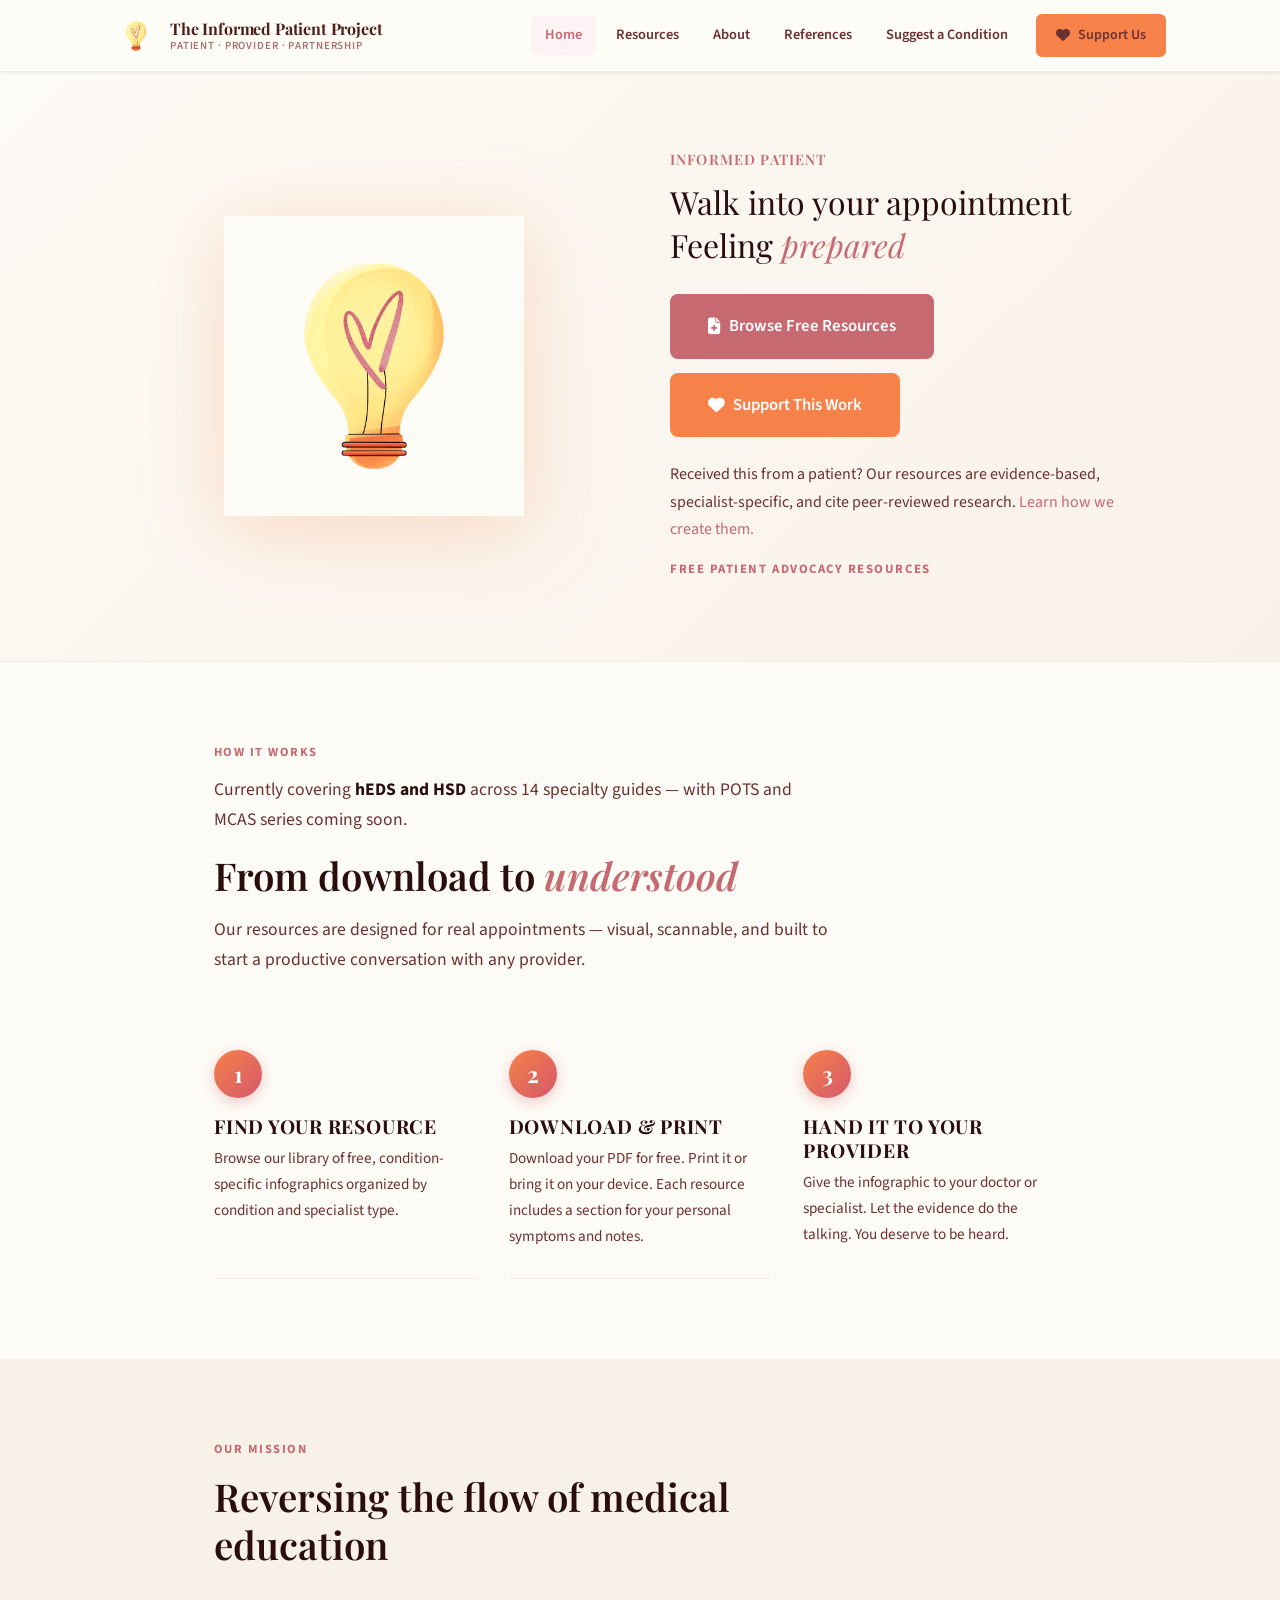
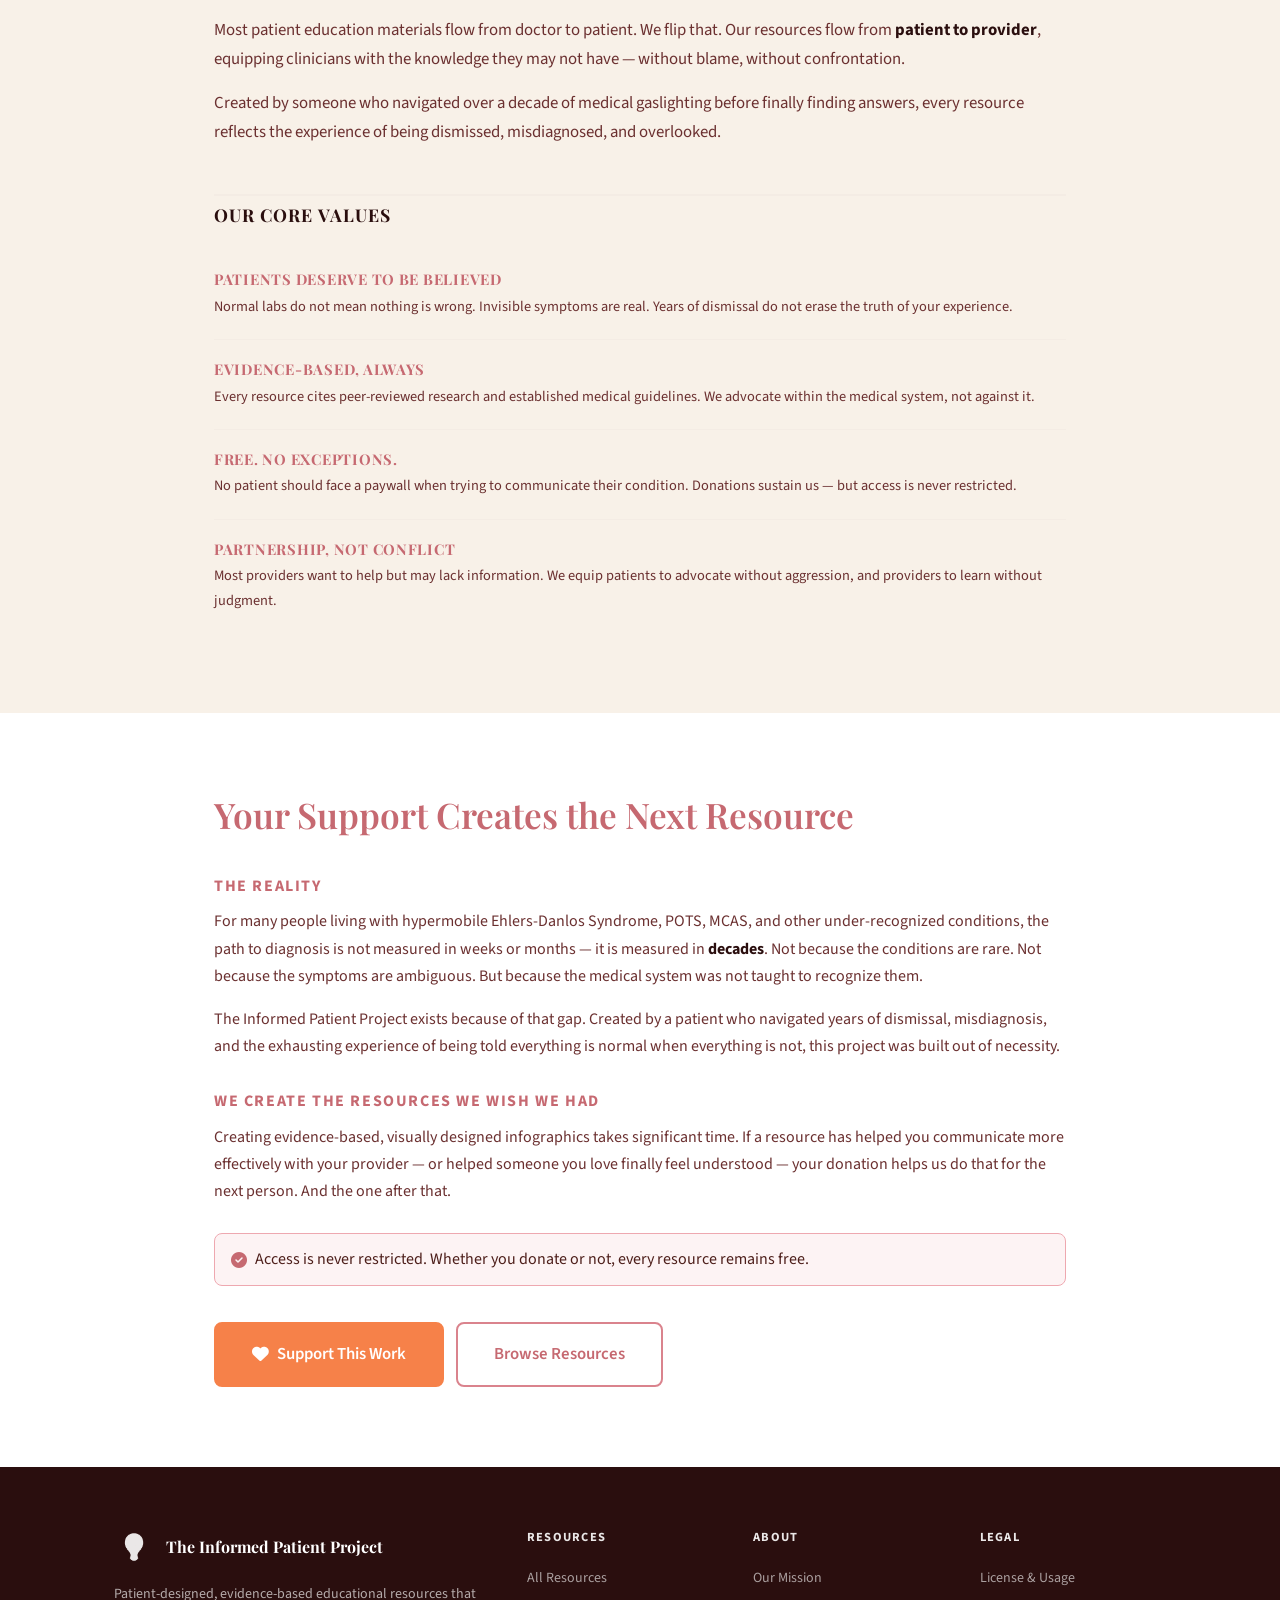
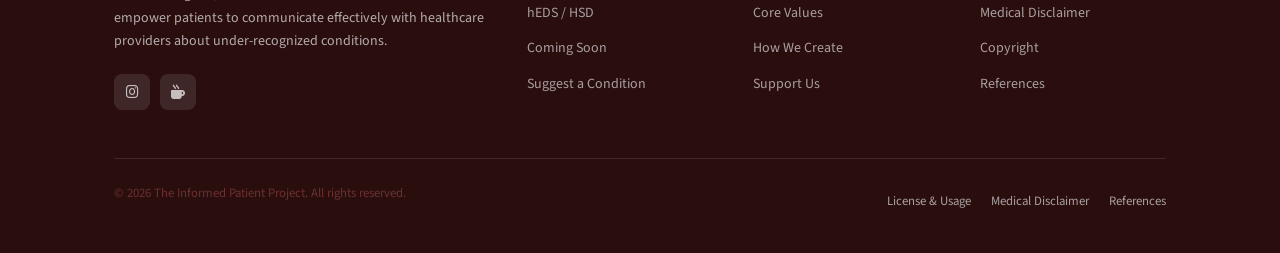
==== commit d9a40e1c: "Update index.html" ====
--- a/index.html
+++ b/index.html
@@ -79,6 +79,7 @@
                 <i class="fa-solid fa-heart"></i> Support This Work
               </a>
             </div>
+            <p class="hero-provider-note">Received this from a patient? Our resources are evidence-based, specialist-specific, and cite peer-reviewed research. <a href="/about.html">Learn how we create them.</a></p>
             <p class="hero-tagline">Free Patient Advocacy Resources</p>
           </div>
 
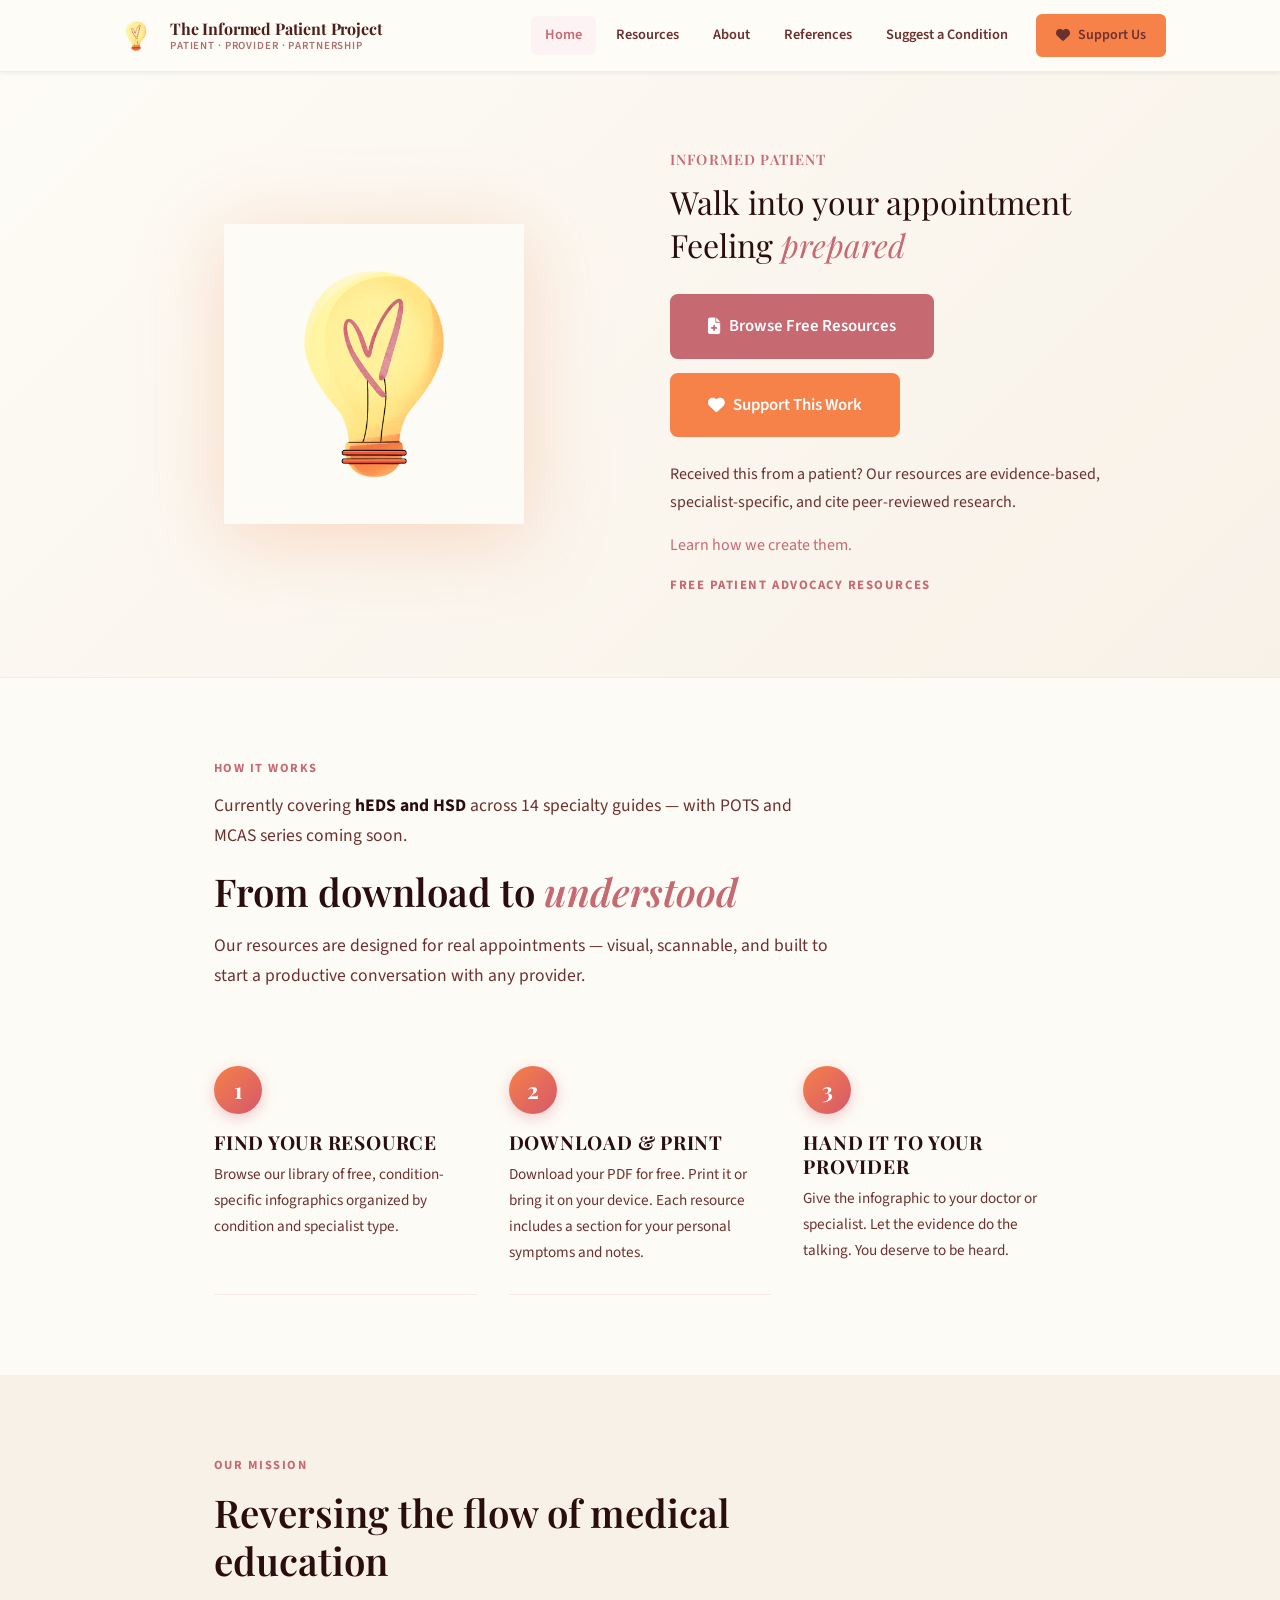
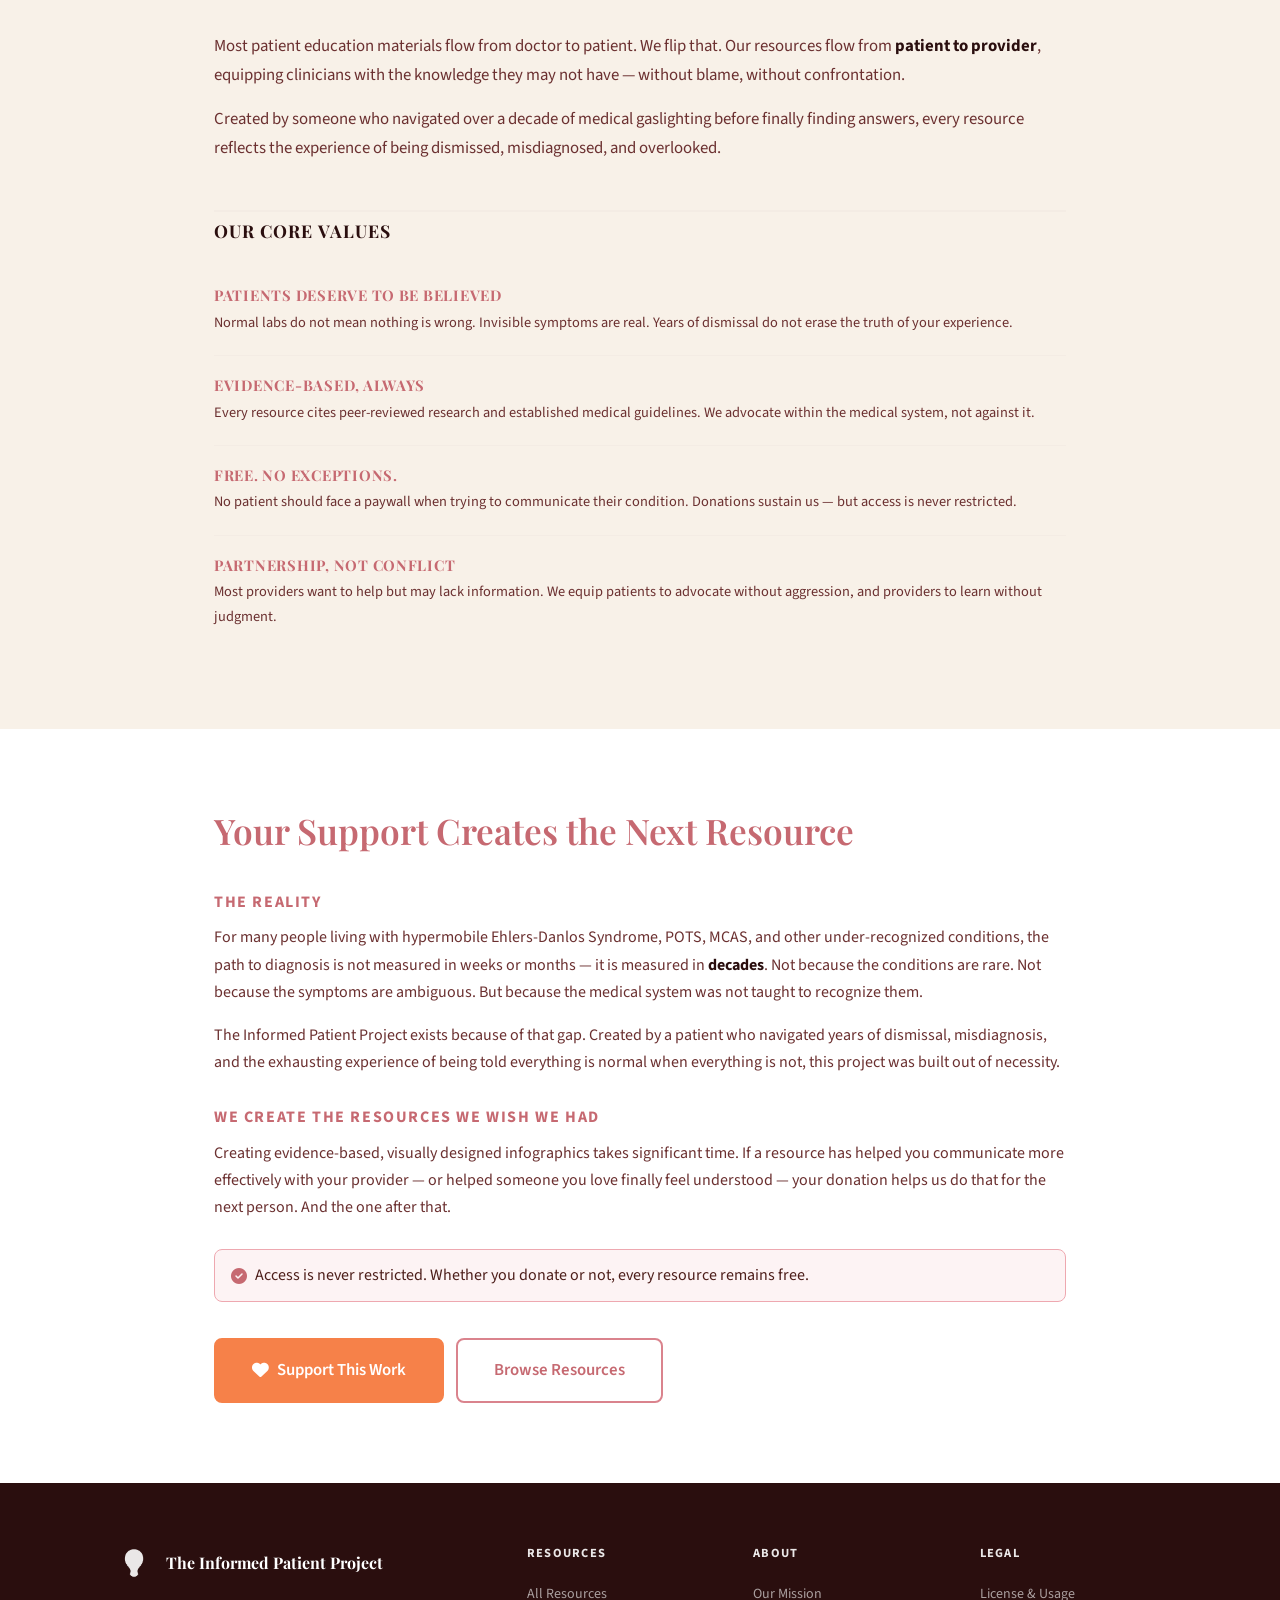
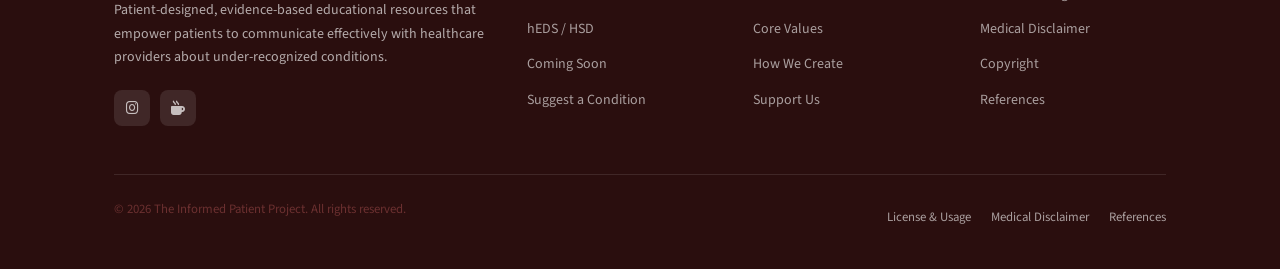
==== commit 03601f84: "Update index.html" ====
--- a/index.html
+++ b/index.html
@@ -79,7 +79,8 @@
                 <i class="fa-solid fa-heart"></i> Support This Work
               </a>
             </div>
-            <p class="hero-provider-note">Received this from a patient? Our resources are evidence-based, specialist-specific, and cite peer-reviewed research. <a href="/about.html">Learn how we create them.</a></p>
+            <p class="hero-provider-note">Received this from a patient? Our resources are evidence-based, specialist-specific, and cite peer-reviewed research.</p>
+            <a href="/about.html">Learn how we create them.</a></p>
             <p class="hero-tagline">Free Patient Advocacy Resources</p>
           </div>
 
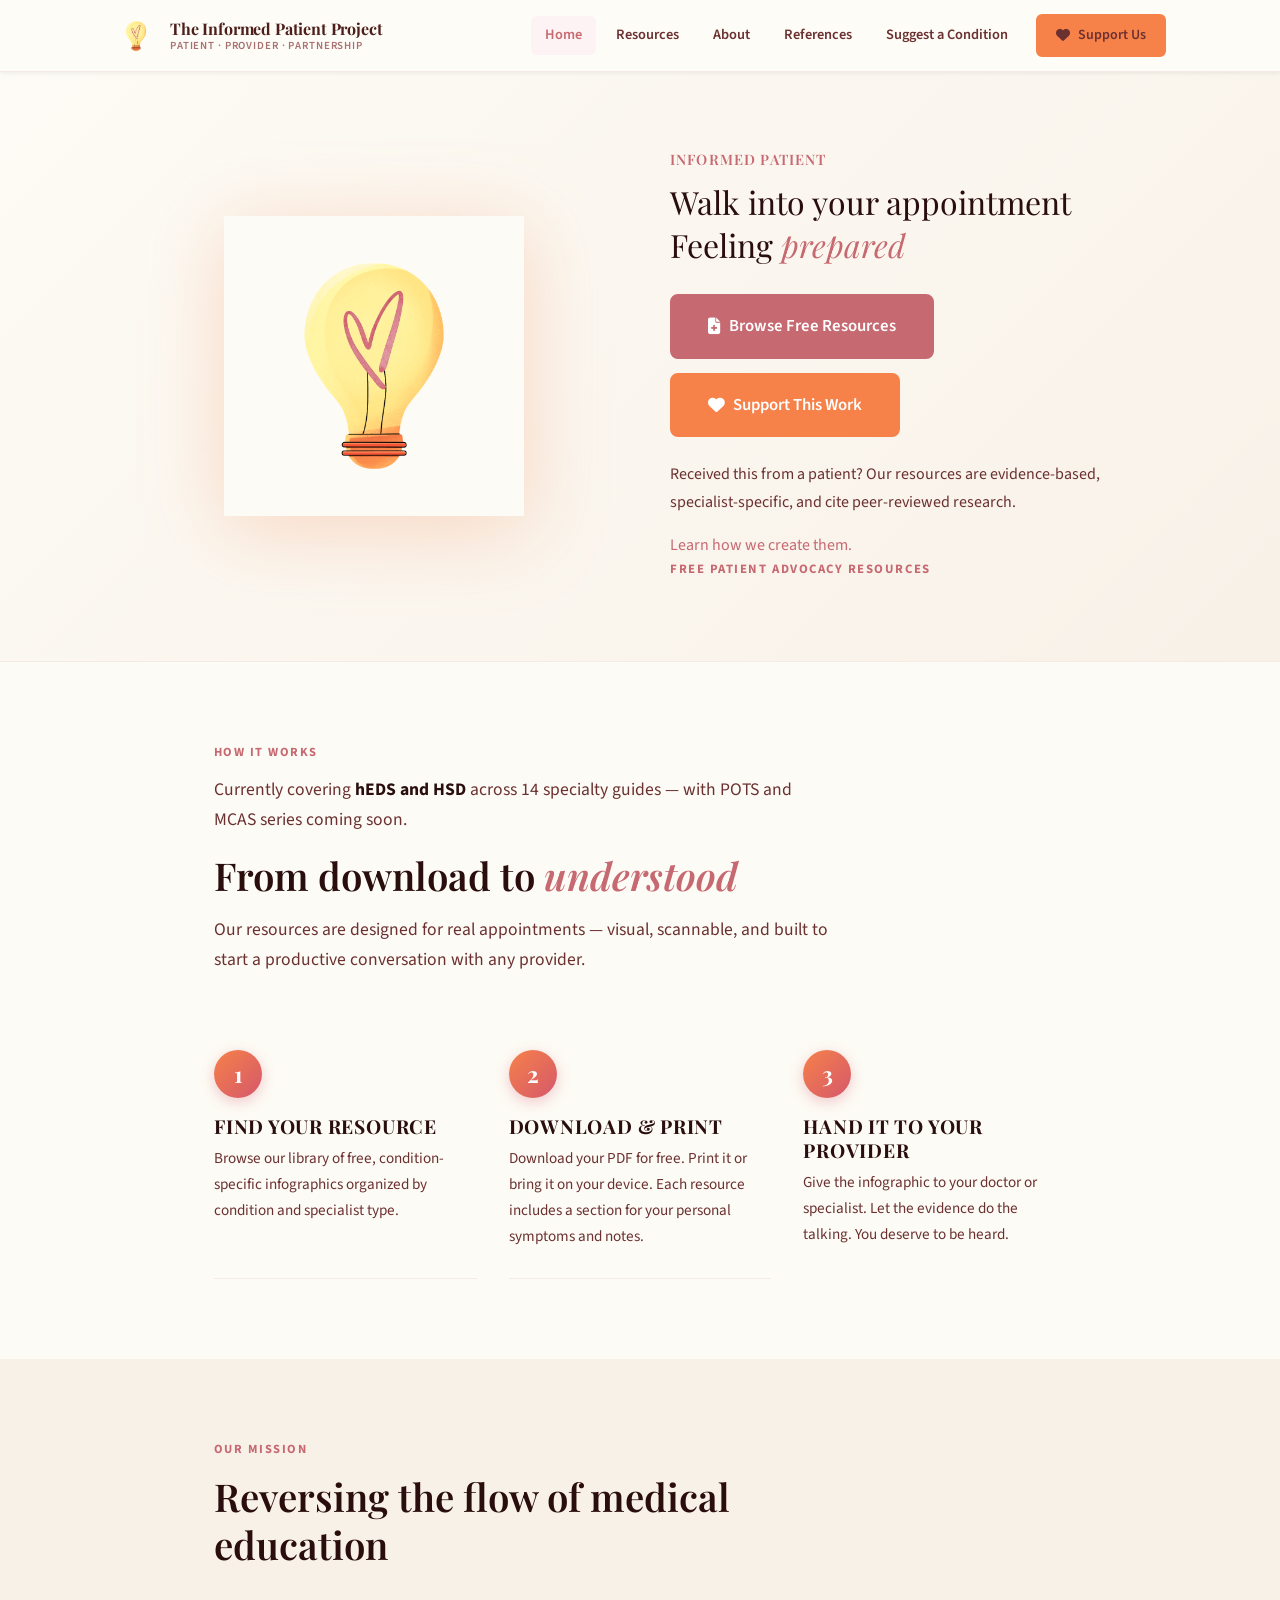
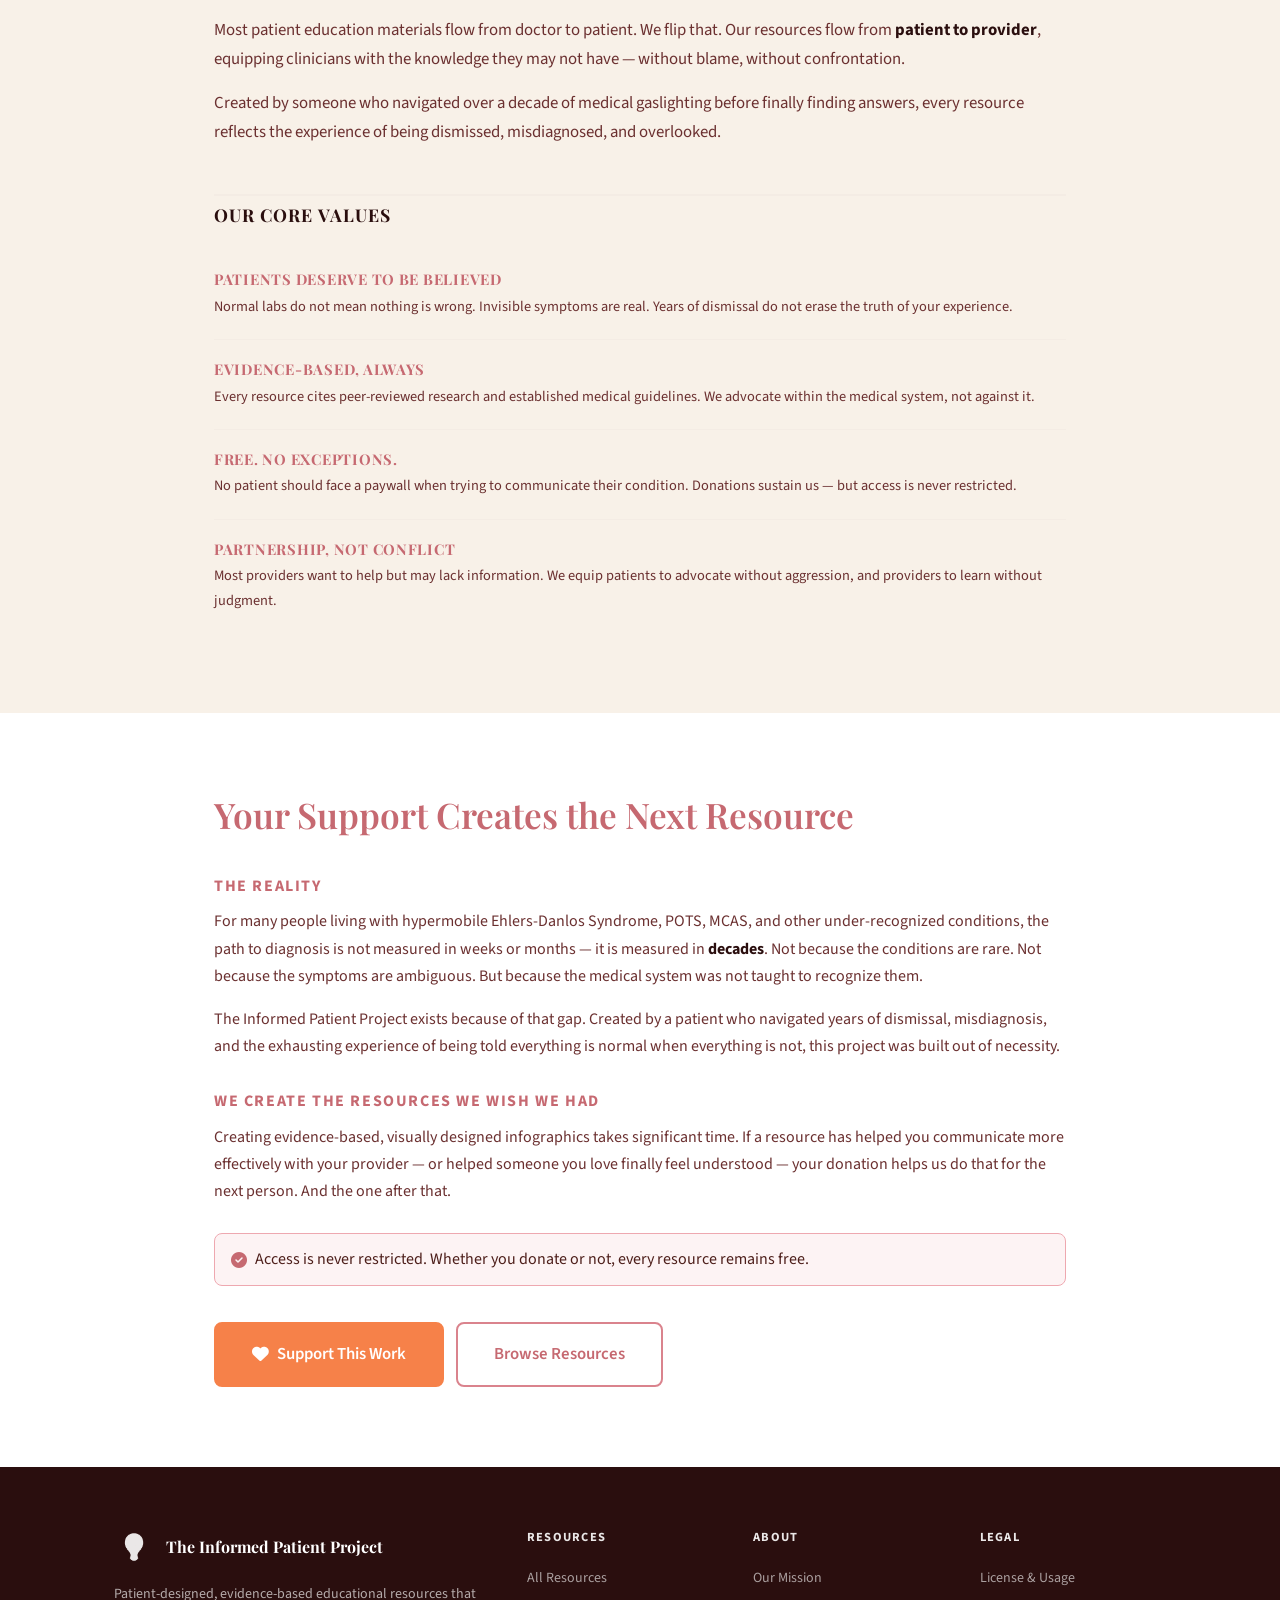
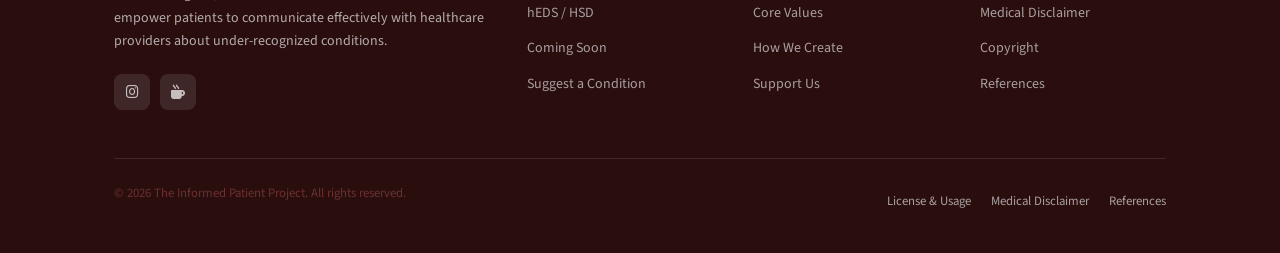
==== commit 8f6ac34c: "Update index.html" ====
--- a/index.html
+++ b/index.html
@@ -15,15 +15,7 @@
     border-radius: 0px;
   }
 </style>
- <head>
-  <meta charset="UTF-8">
-  <meta name="viewport" content="width=device-width, initial-scale=1.0">
-  <meta name="description" content="The Informed Patient Project creates free, patient-designed educational infographics...">
-  <title>The Informed Patient Project — Bridging the Gap Between Patients &amp; Providers</title>
-  <link rel="icon" type="image/png" href="assets/images/logo.png">
-  <link rel="stylesheet" href="assets/css/style.css">
-  <link rel="stylesheet" href="https://cdnjs.cloudflare.com/ajax/libs/font-awesome/6.5.0/css/all.min.css">
-  </head>
+</head>
 <body>
 
   <a href="#main" class="skip-link">Skip to main content</a>
@@ -80,7 +72,7 @@
               </a>
             </div>
             <p class="hero-provider-note">Received this from a patient? Our resources are evidence-based, specialist-specific, and cite peer-reviewed research.</p>
-            <a href="/about.html">Learn how we create them.</a></p>
+            <a href="/about.html">Learn how we create them.</a>
             <p class="hero-tagline">Free Patient Advocacy Resources</p>
           </div>
 
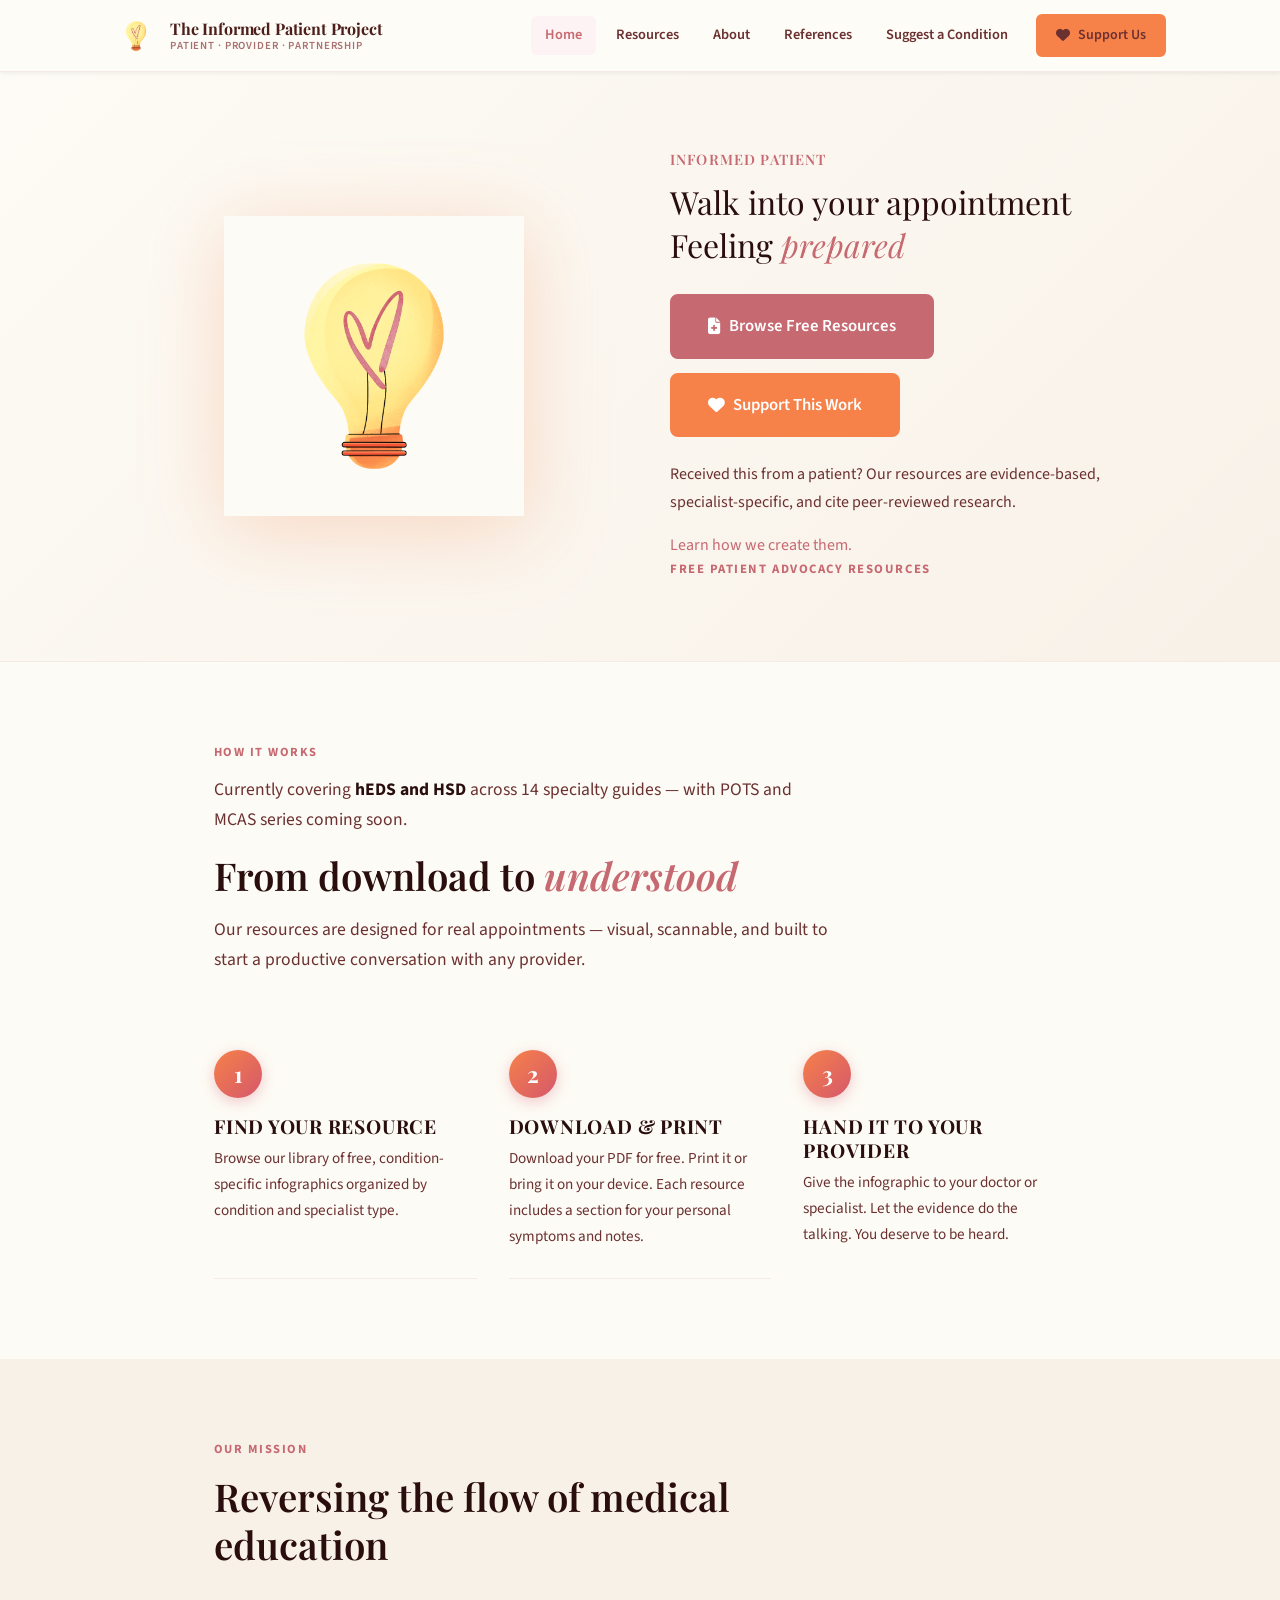
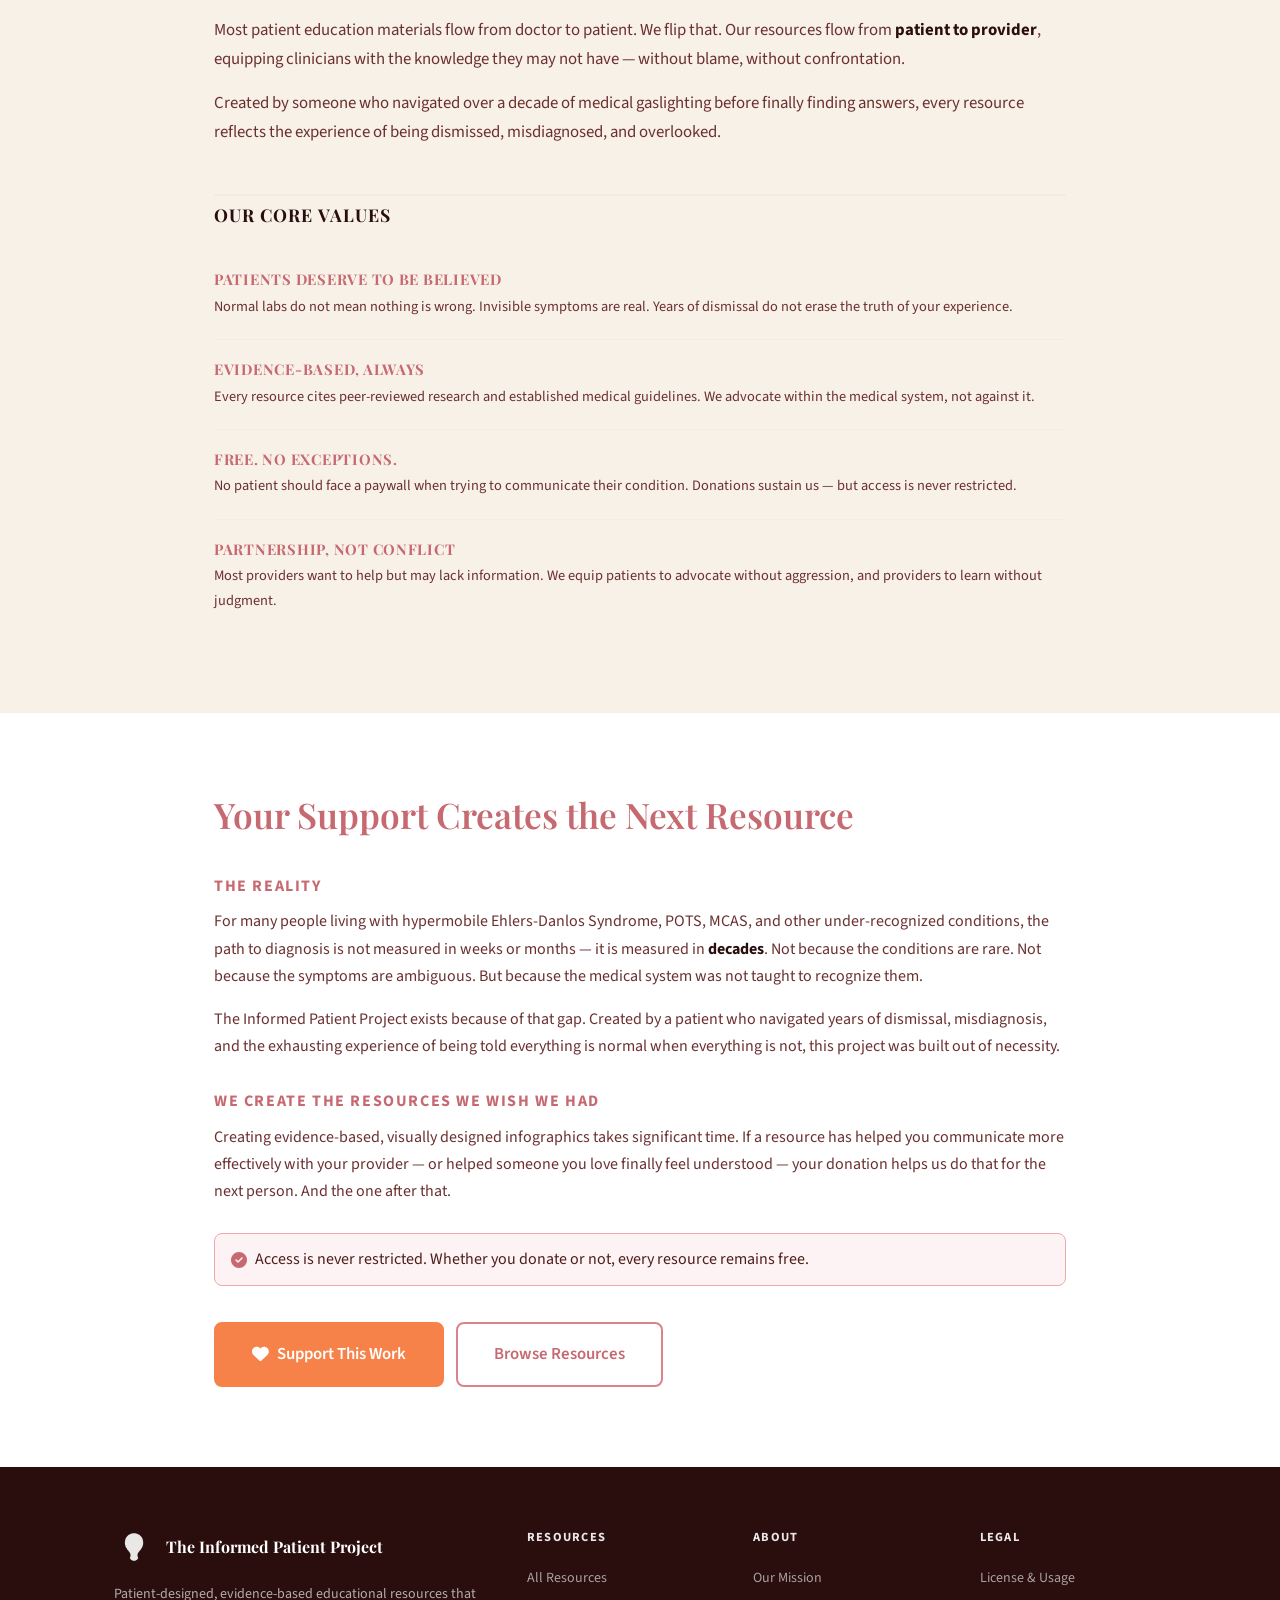
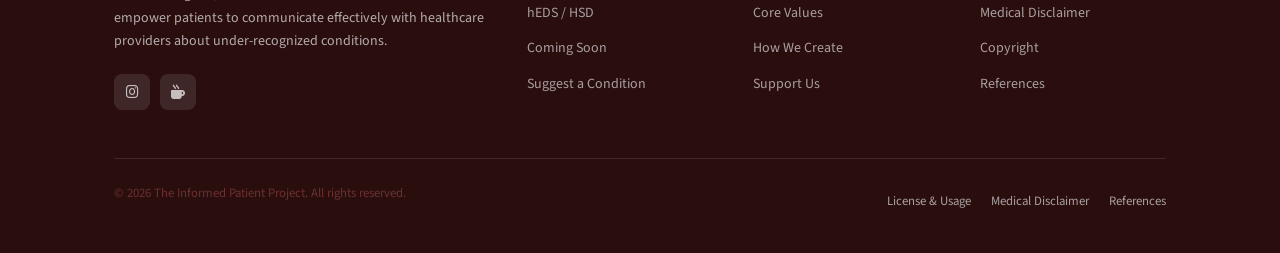
==== commit e3f1ea41: "Integrate Google Analytics tracking in index.html Added Google Analytics tracking code to the HTML." ====
--- a/index.html
+++ b/index.html
@@ -1,6 +1,15 @@
 <!DOCTYPE html>
 <html lang="en">
 <head>
+  <!-- Google tag (gtag.js) -->
+<script async src="https://www.googletagmanager.com/gtag/js?id=G-VT2V2Y6ET5"></script>
+<script>
+  window.dataLayer = window.dataLayer || [];
+  function gtag(){dataLayer.push(arguments);}
+  gtag('js', new Date());
+
+  gtag('config', 'G-VT2V2Y6ET5');
+</script>
   <meta charset="UTF-8">
   <meta name="viewport" content="width=device-width, initial-scale=1.0">
   <meta name="description" content="The Informed Patient Project creates free, patient-designed educational infographics that help patients with under-recognized conditions communicate effectively with their healthcare providers.">
@@ -272,18 +281,6 @@
             </div>
             <i class="fa-solid fa-arrow-up-right-from-square" style="margin-left:auto; font-size:0.75rem; color:var(--text-light)"></i>
           </a>
-
-          <a href="https://www.paypal.com/ncp/payment/TZT53T7SFB4X4"
-             data-base-href="https://www.paypal.com/ncp/payment/TZT53T7SFB4X4"
-             class="modal-donate-btn"
-             target="_blank" rel="noopener noreferrer">
-            <div class="platform-icon paypal">PP</div>
-            <div>
-              <strong>PayPal</strong>
-              <span style="display:block; font-size:0.78rem; font-weight:400; color:var(--text-light)">Quick, secure one-time donation</span>
-            </div>
-            <i class="fa-solid fa-arrow-up-right-from-square" style="margin-left:auto; font-size:0.75rem; color:var(--text-light)"></i>
-          </a>
         </div>
 
         <div class="modal-divider">or</div>
